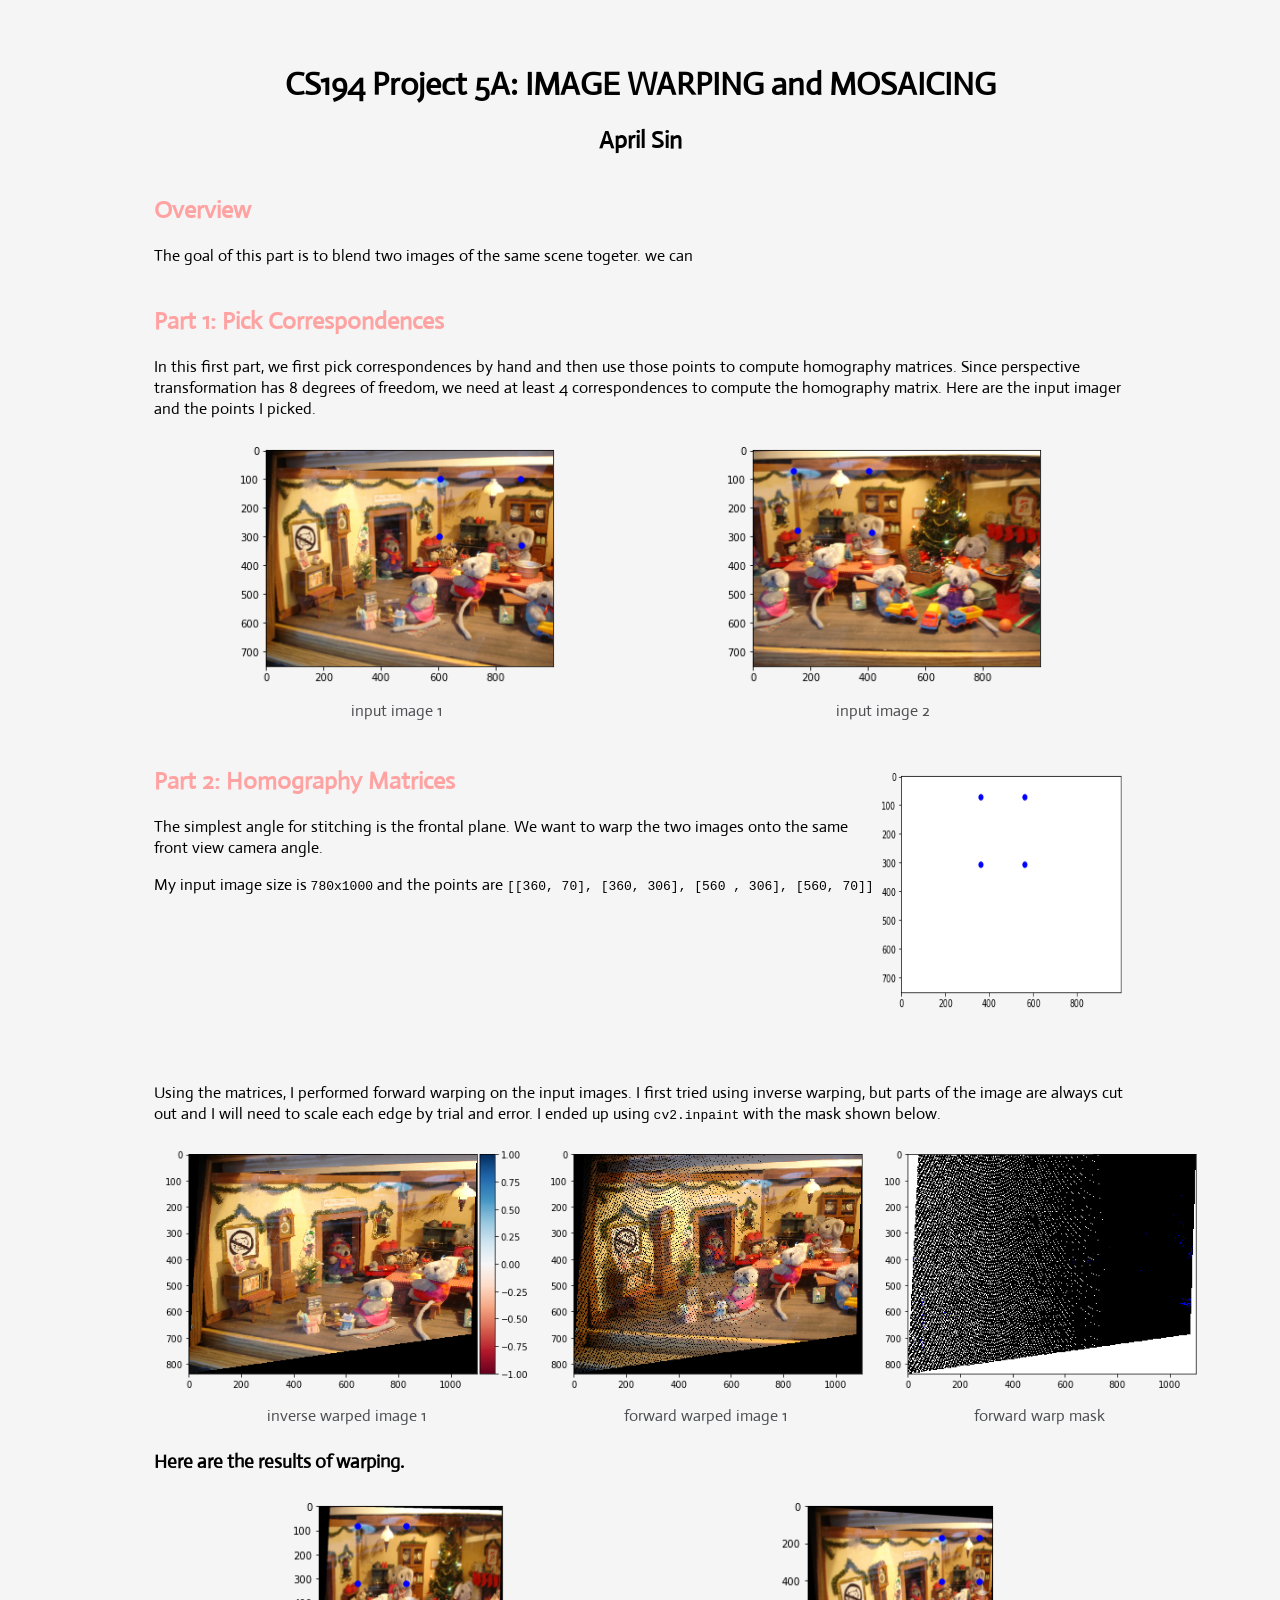
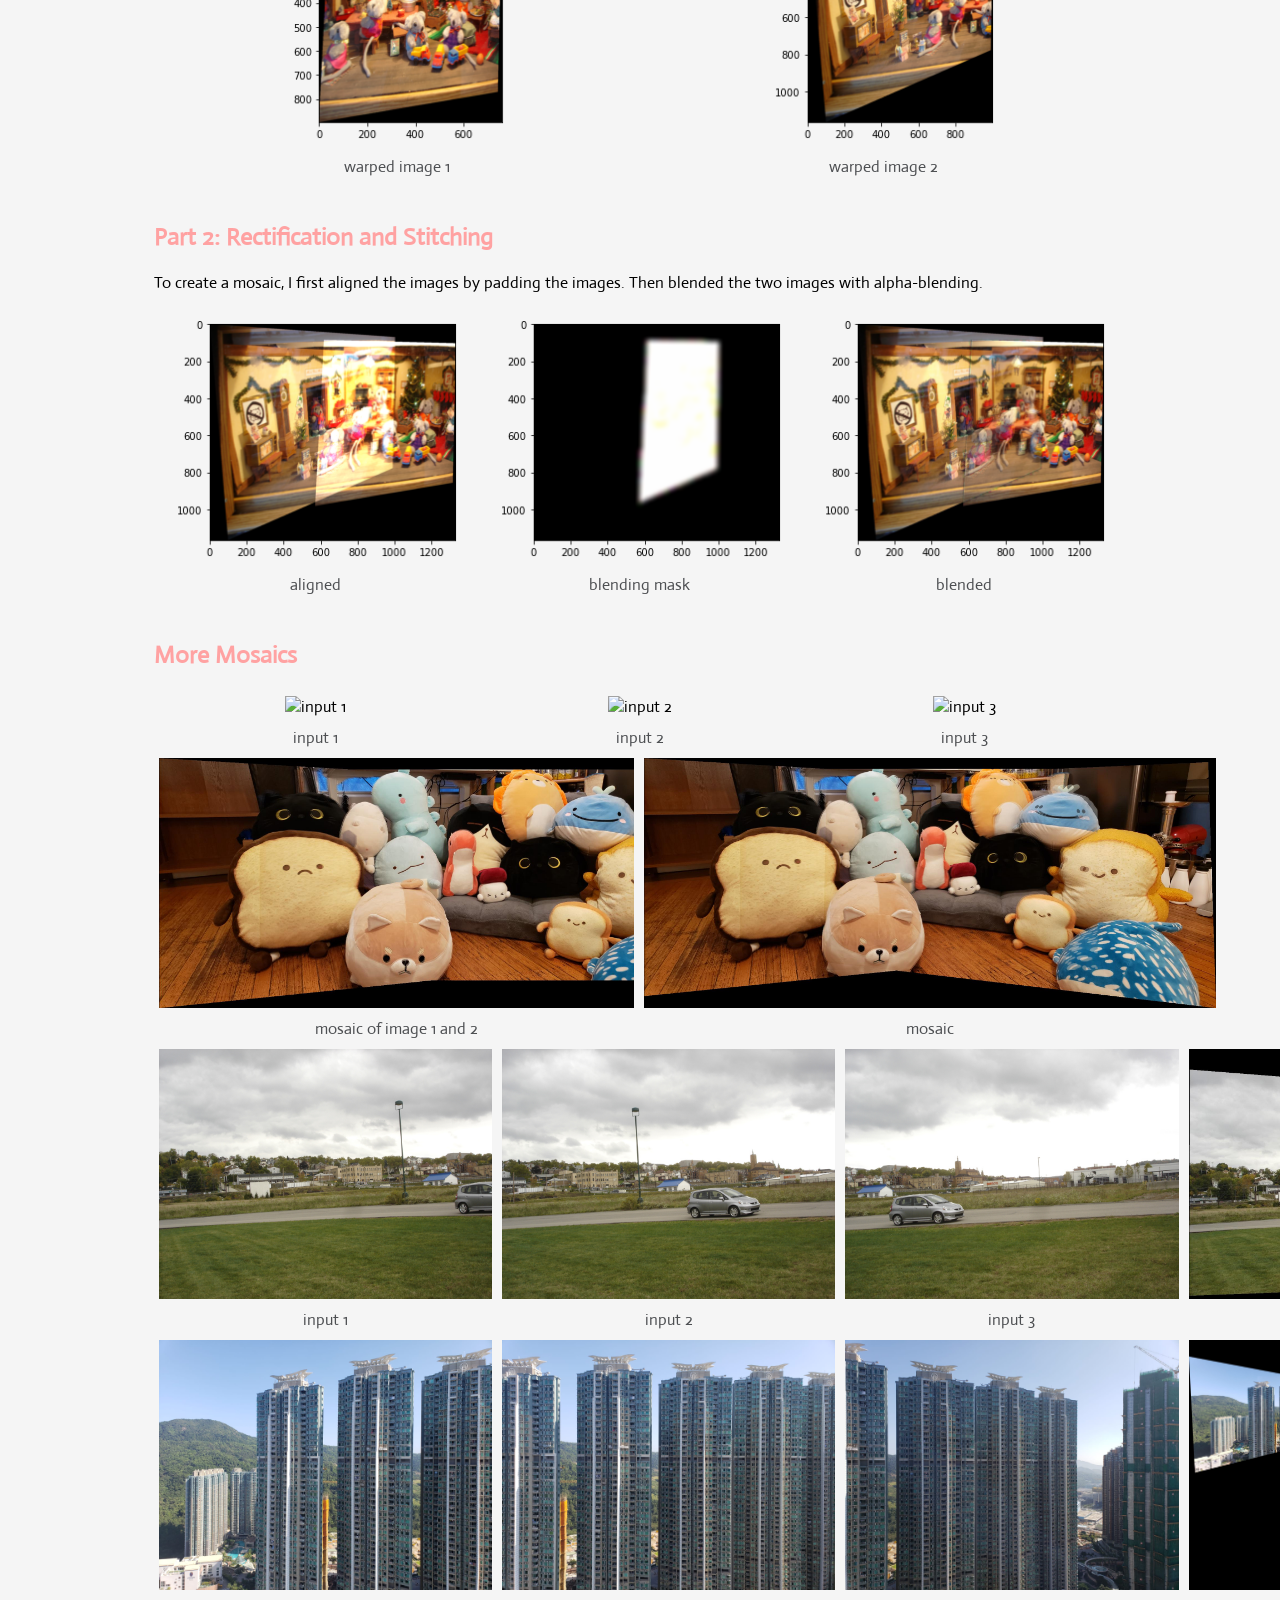
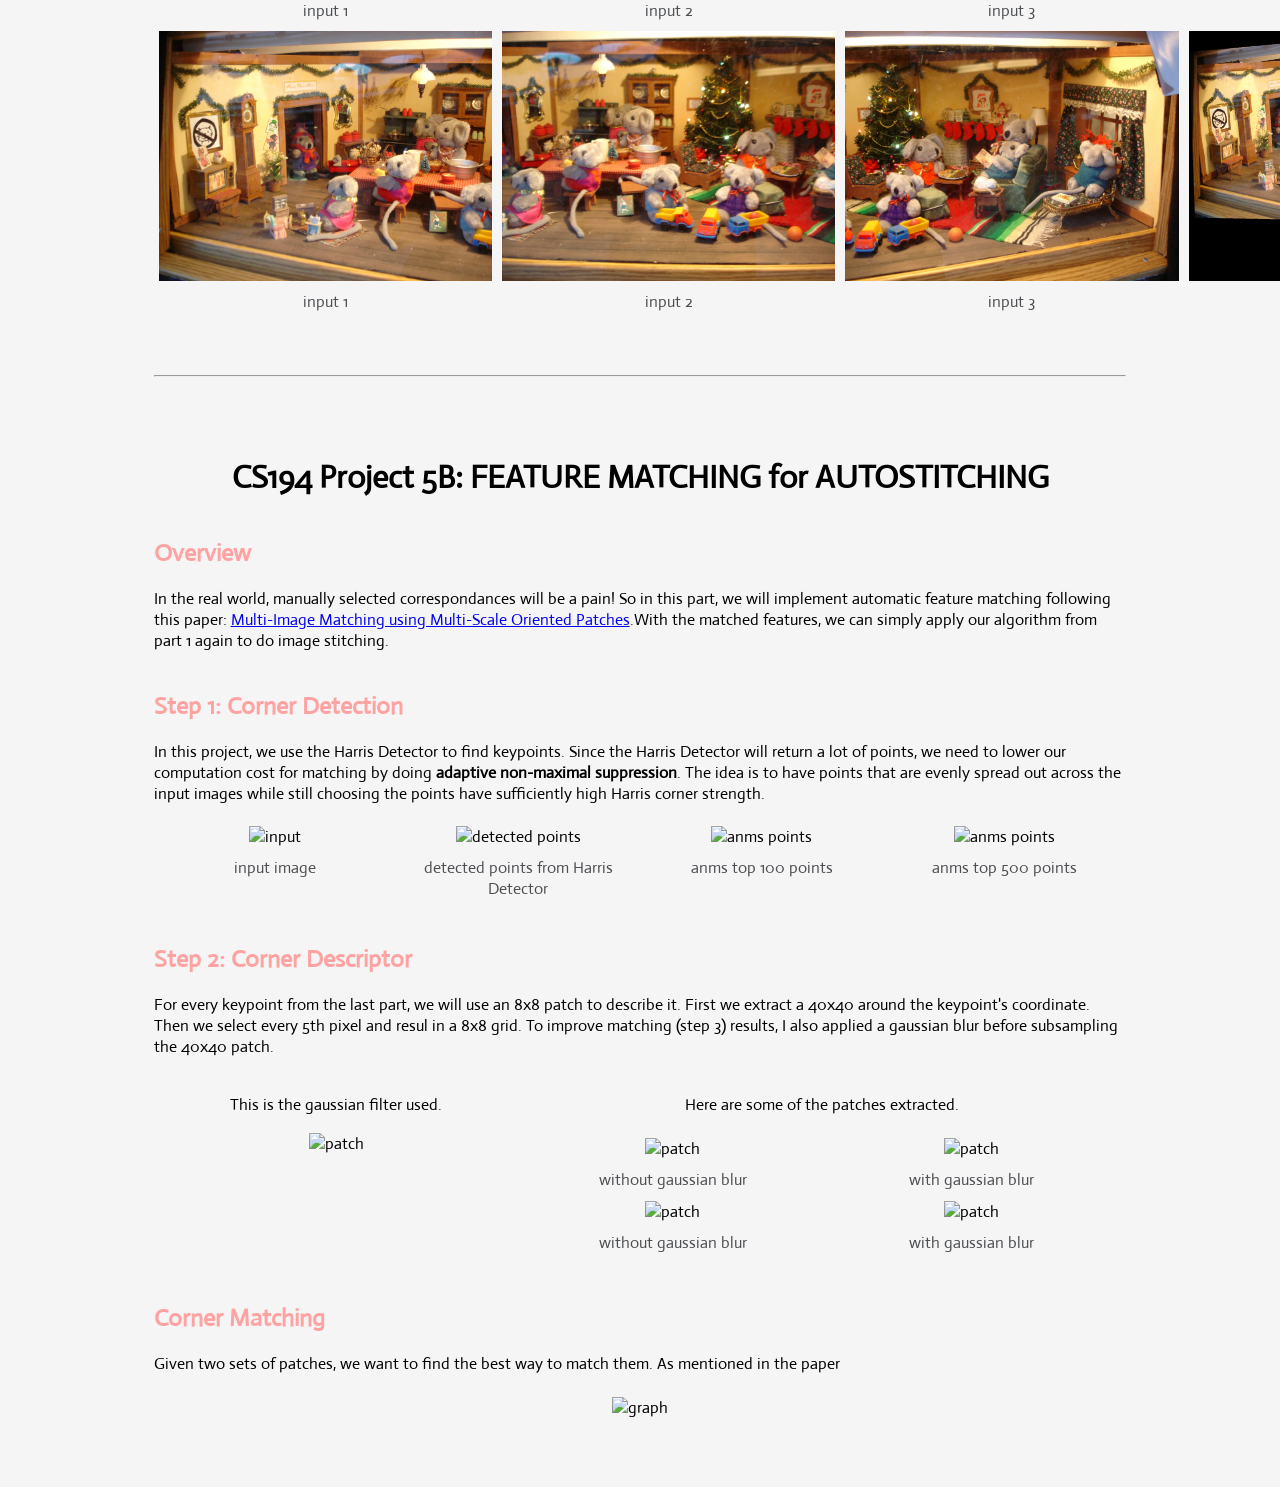
==== index.html @ 8114182e "write website" ====
<!DOCTYPE html>
<html lang="en">

    <head>
        <meta charset="UTF-8" />
        <meta name="viewport" content="width=device-width, initial-scale=1.0" />
        <link rel="stylesheet" href="mystyle.css" />
        <title>
            CS194 Project 5: [Auto]stitching and Photo Mosaics
        </title>
    </head>

    <body>
        <h1>CS194 Project 5A: IMAGE WARPING and MOSAICING </h1>
        <h1 style="font-size: 24px">April Sin</h1>

        <h2>Overview</h2>

        <p>The goal of this part is to blend two images of the same scene togeter.
            we can </p>

        <h2>Part 1: Pick Correspondences</h2>

        <p>In this first part, we first pick
            correspondences by hand and then use those points to compute homography matrices. Since perspective
            transformation
            has 8 degrees of freedom, we need at least 4 correspondences to compute the homography matrix. Here are the
            input
            imager and the points I picked.</p>

        <div class="row">
            <div class="column">
                <img src="web_imgs/doll/doll1.png" alt="input 1" />
                <figcaption>input image 1</figcaption>
            </div>
            <div class="column">
                <img src="web_imgs/doll/doll2.png" alt="input 2" />
                <figcaption>input image 2</figcaption>
            </div>
        </div>

        <h2>Part 2: Homography Matrices</h2>

        <div class="row">
            <div class="clear" <p class=left>The simplest angle for stitching is the frontal plane. We want to warp the
                two
                images onto the same
                front view camera angle. </p>

                <p>My input image size is <code>780x1000</code> and the points are
                    <code>[[360, 70], [360, 306], [560 , 306], [560, 70]]</code> </p>
            </div>
            <img id="canvas" src="web_imgs/doll/plane.png" />
        </div>

        <p>Using the matrices,
            I performed forward warping on the input images. I first tried using inverse warping, but parts of the image
            are
            always cut out and I will need to scale each edge by trial and error. I ended up using
            <code>cv2.inpaint</code>
            with the mask shown below.</p>
        <div class="row">
            <div class="column">
                <img src="web_imgs/doll/inverse.png" alt="inverse warp" />
                <figcaption>inverse warped image 1 </figcaption>
            </div>
            <div class="column">
                <img src="web_imgs/doll/forward.png" alt="forward warp" />
                <figcaption>forward warped image 1</figcaption>
            </div>
            <div class="column">
                <img src="web_imgs/doll/forward_mask.png" alt="forward warp" />
                <figcaption>forward warp mask</figcaption>
            </div>
        </div>

        <h3>Here are the results of warping.</h3>
        <div class="row">
            <div class="column">
                <img src="web_imgs/doll/doll1_warped.png" alt="warped 1" />
                <figcaption>warped image 1 </figcaption>
            </div>
            <div class="column">
                <img src="web_imgs/doll/doll2_warped.png" alt="warped 2" />
                <figcaption>warped image 2</figcaption>
            </div>
        </div>

        <h2>Part 2: Rectification and Stitching </h2>
        <p>To create a mosaic, I first aligned the images by padding the images. Then blended the two images with
            alpha-blending.</p>

        <div class="row">
            <div class="column">
                <img src="web_imgs/doll/doll_aligned.png" alt="aligned" />
                <figcaption>aligned</figcaption>
            </div>
            <div class="column">
                <img src="web_imgs/doll/doll_mask.png" alt="mask" />
                <figcaption>blending mask</figcaption>
            </div>
            <div class="column">
                <img src="web_imgs/doll/doll_blend.png" alt="blended" />
                <figcaption>blended</figcaption>
            </div>
        </div>

        <h2>More Mosaics</h2>
        <div class="row">
            <div class="column">
                <img src="data/plush1.jpg" alt="input 1" />
                <figcaption>input 1</figcaption>
            </div>
            <div class="column">
                <img src="data/plush2.jpg" alt="input 2" />
                <figcaption>input 2</figcaption>
            </div>
            <div class="column">
                <img src="data/plush3.jpg" alt="input 3" />
                <figcaption>input 3</figcaption>
            </div>
        </div>
        <div class="row">
            <div class="column">
                <img src="output_part1/plush_blend12.jpg" alt="mosaic" />
                <figcaption>mosaic of image 1 and 2</figcaption>
            </div>
            <div class="column">
                <img src="output_part1/plush_mosaic.jpg" alt="mosaic" />
                <figcaption>mosaic</figcaption>
            </div>
        </div>
        <div class="row">
            <div class="column">
                <img src="data/car1.jpg" alt="input 1" />
                <figcaption>input 1</figcaption>
            </div>
            <div class="column">
                <img src="data/car2.jpg" alt="input 2" />
                <figcaption>input 2</figcaption>
            </div>
            <div class="column">
                <img src="data/car3.jpg" alt="input 3" />
                <figcaption>input 3</figcaption>
            </div>
            <div class="column">
                <img src="output_part1/car_mosaic.jpg" alt="mosaic" />
                <figcaption>mosaic</figcaption>
            </div>
        </div>
        <div class="row">
            <div class="column">
                <img src="data/lohas1.jpg" alt="input 1" />
                <figcaption>input 1</figcaption>
            </div>
            <div class="column">
                <img src="data/lohas2.jpg" alt="input 2" />
                <figcaption>input 2</figcaption>
            </div>
            <div class="column">
                <img src="data/lohas3.jpg" alt="input 3" />
                <figcaption>input 3</figcaption>
            </div>
            <div class="column">
                <img src="output_part1/lohas_mosaic.jpg" alt="mosaic" />
                <figcaption>mosaic</figcaption>
            </div>
        </div>
        <div class="row">
            <div class="column">
                <img src="data/doll1.jpg" alt="input 1" />
                <figcaption>input 1</figcaption>
            </div>
            <div class="column">
                <img src="data/doll2.jpg" alt="input 2" />
                <figcaption>input 2</figcaption>
            </div>
            <div class="column">
                <img src="data/doll3.jpg" alt="input 3" />
                <figcaption>input 3</figcaption>
            </div>
            <div class="column">
                <img src="output_part1/doll_mosaic.jpg" alt="mosaic" />
                <figcaption>mosaic</figcaption>
            </div>
        </div>

        <div style="padding: 25px 0px"></div>
        <hr>
        <div style="padding: 25px 0px"></div>

        <h1>CS194 Project 5B: FEATURE MATCHING for AUTOSTITCHING </h1>
        <h2>Overview</h2>
        <p>In the real world, manually selected correspondances will be a pain! So in this part, we will implement
            automatic
            feature matching following this paper: <a href="http://matthewalunbrown.com/papers/cvpr05.pdf">Multi-Image
                Matching using Multi-Scale Oriented Patches</a>.With the matched features, we can simply apply our
            algorithm
            from part 1 again to do image stitching.</p>

        <h2>Step 1: Corner Detection</h2>

        <p>In this project, we use the Harris Detector to find keypoints. Since the Harris Detector will return a lot of
            points, we need to lower our computation cost for matching by doing <b>adaptive non-maximal suppression</b>.
            The
            idea is to have points that are evenly spread out across the input images while still choosing the points
            have
            sufficiently high Harris corner strength.</p>

        <div class="row">
            <div class="column">
                <img src="output_part2/car1.jpg" alt="input" />
                <figcaption>input image</figcaption>
            </div>
            <div class="column">
                <img src="output_part2/car1_detected.jpg" alt="detected points" />
                <figcaption>detected points from Harris Detector</figcaption>
            </div>
            <div class="column">
                <img src="output_part2/car1_anms_100.jpg" alt="anms points" />
                <figcaption>anms top 100 points</figcaption>
            </div>
            <div class="column">
                <img src="output_part2/car1_anms_500.jpg" alt="anms points" />
                <figcaption>anms top 500 points</figcaption>
            </div>
        </div>

        <h2>Step 2: Corner Descriptor</h2>

        <p>For every keypoint from the last part, we will use an 8x8 patch to describe it. First we extract a 40x40
            around
            the keypoint's coordinate. Then we select every 5th pixel and resul in a 8x8 grid. To improve matching (step
            3)
            results, I also applied a gaussian blur before subsampling the 40x40 patch.</p>


        <div class="row">
            <div class="column_4">
                <p>This is the gaussian filter used.</p>
                <img src="output_part2/patch1_without.png" alt="patch" />
            </div>
            <div class="column">
                <p>Here are some of the patches extracted.</p>
                <div class="row">
                    <div class="column">
                        <img src="output_part2/patch1_without.png" alt="patch" />
                        <figcaption>without gaussian blur</figcaption>
                    </div>
                    <div class="column">
                        <img src="output_part2/patch1_with.png" alt="patch" />
                        <figcaption>with gaussian blur</figcaption>
                    </div>
                </div>
                <div class="row">
                    <div class="column">
                        <img src="output_part2/patch1_without.png" alt="patch" />
                        <figcaption>without gaussian blur</figcaption>
                    </div>
                    <div class="column">
                        <img src="output_part2/patch1_with.png" alt="patch" />
                        <figcaption>with gaussian blur</figcaption>
                    </div>
                </div>
            </div>
        </div>

        <h2>Corner Matching</h2>
        <p>Given two sets of patches, we want to find the best way to match them. As mentioned in the paper</p>
        <div class="row">
            <div class="column">
                <img src="web_imgs/graphs.jpg" alt="graph" />
            </div>
        </div>

    </body>

</html>
---- mystyle.css ----
@import url("https://fonts.googleapis.com/css?family=Actor");

body {
  background-color: whitesmoke;
  text-align: left;
  font-family: "Actor";
  margin-left: 12%;
  margin-right: 12%;
  margin-bottom: 5%;
  margin-top: 5%;
}

h1 {
  font-family: "Actor";
  text-align: center;
}

h2 {
  padding-top: 20px;
  color: #ffa2a2;
}

img {
  vertical-align: middle;
  margin: 10px, 100px;
  /* max-width: 320px; */
  max-height: 380px;
}

.smaller {
  max-width: 250px !important;
}

.left {
  float: left;
}

.right {
  float: right;
}

#canvas {
  float: right;
  max-width: 250px !important;
  position: relative;
  bottom: 50px;
}
figcaption {
  margin: 10px 0 0 0;
  font-family: "Actor", sans-serif;
  color: #4d4f52;
}

.clear {
  clear: both;
}

.row {
  display: flex;
  flex-direction: row;
}

.row img {
  height: 250px;
}

.column {
  flex: 50%;
  padding: 5px;
  text-align: center;
}

.column_3 {
  flex: 33.33%;
  padding: 5px;
  text-align: center;
}

.column_4 {
  flex: 25%;
  padding: 5px;
  text-align: center;
}

.column_5 {
  flex: 20%;
  padding: 5px;
  text-align: center;
}
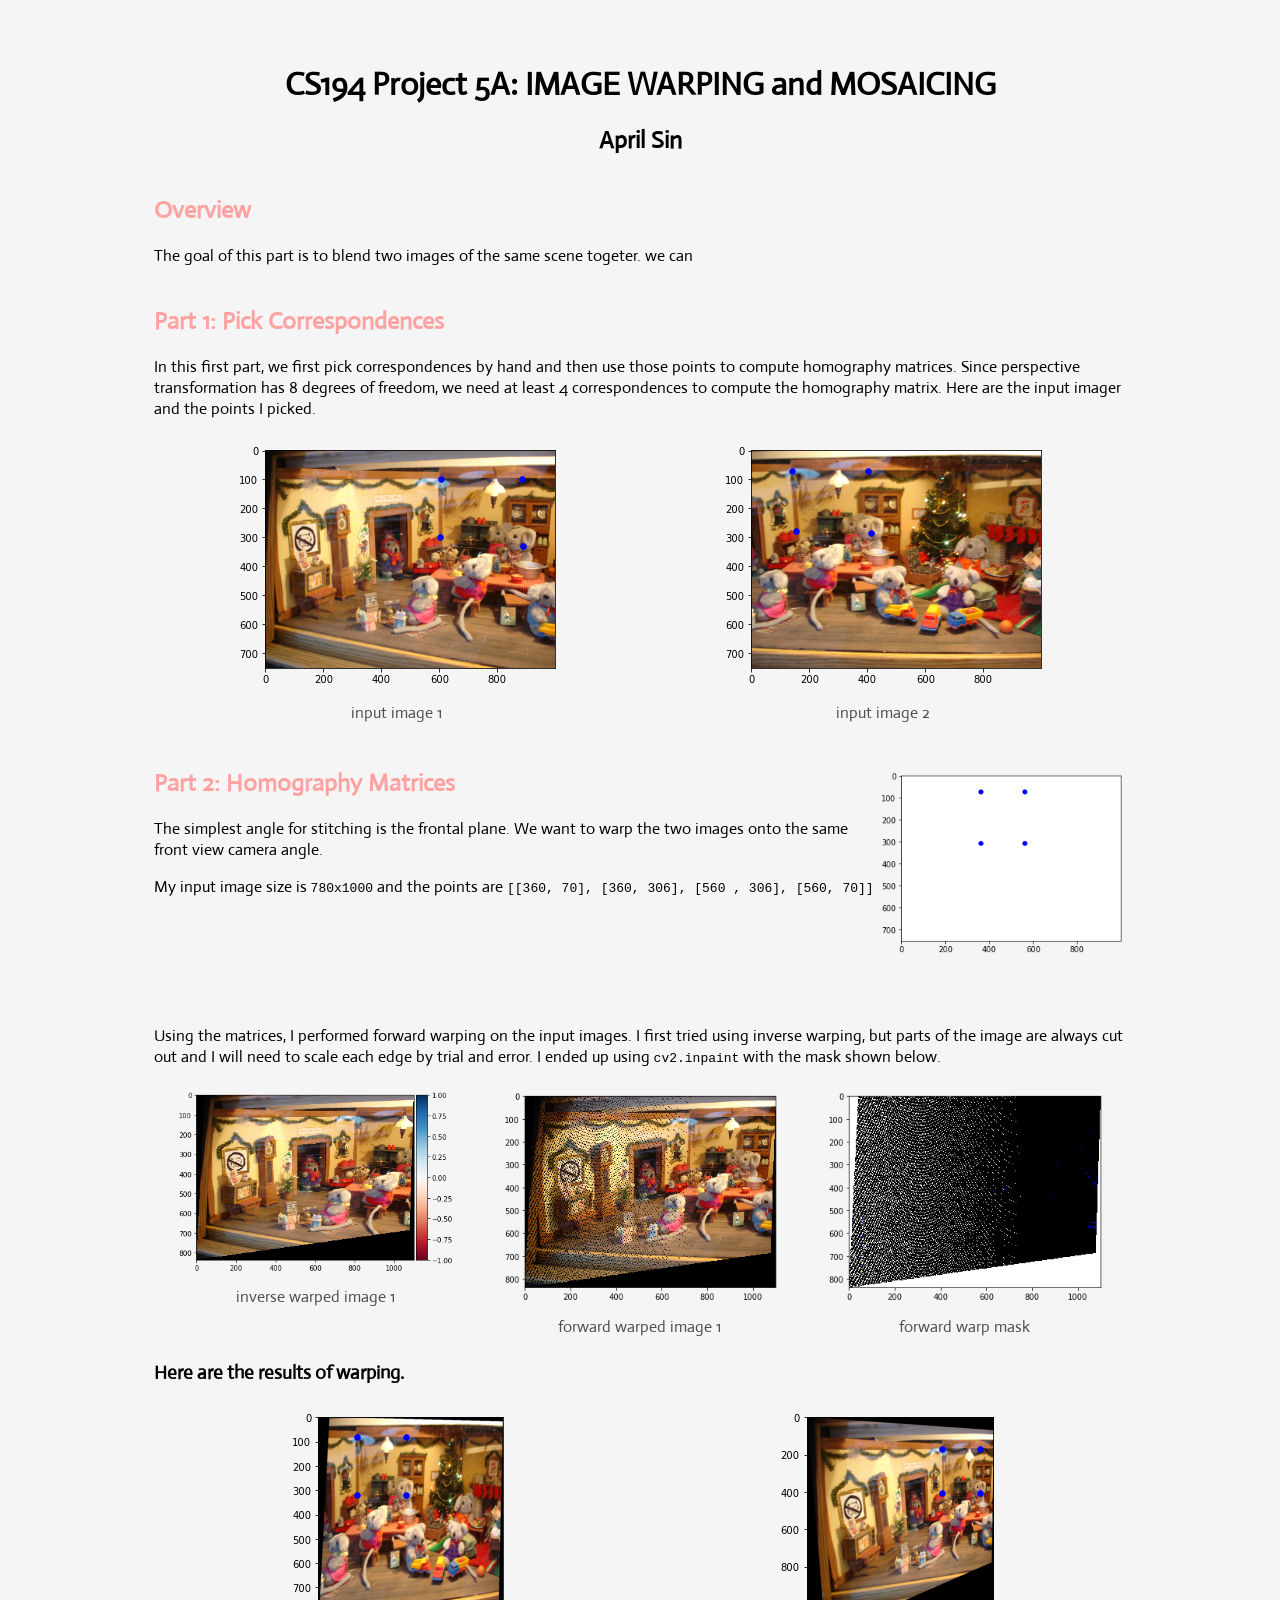
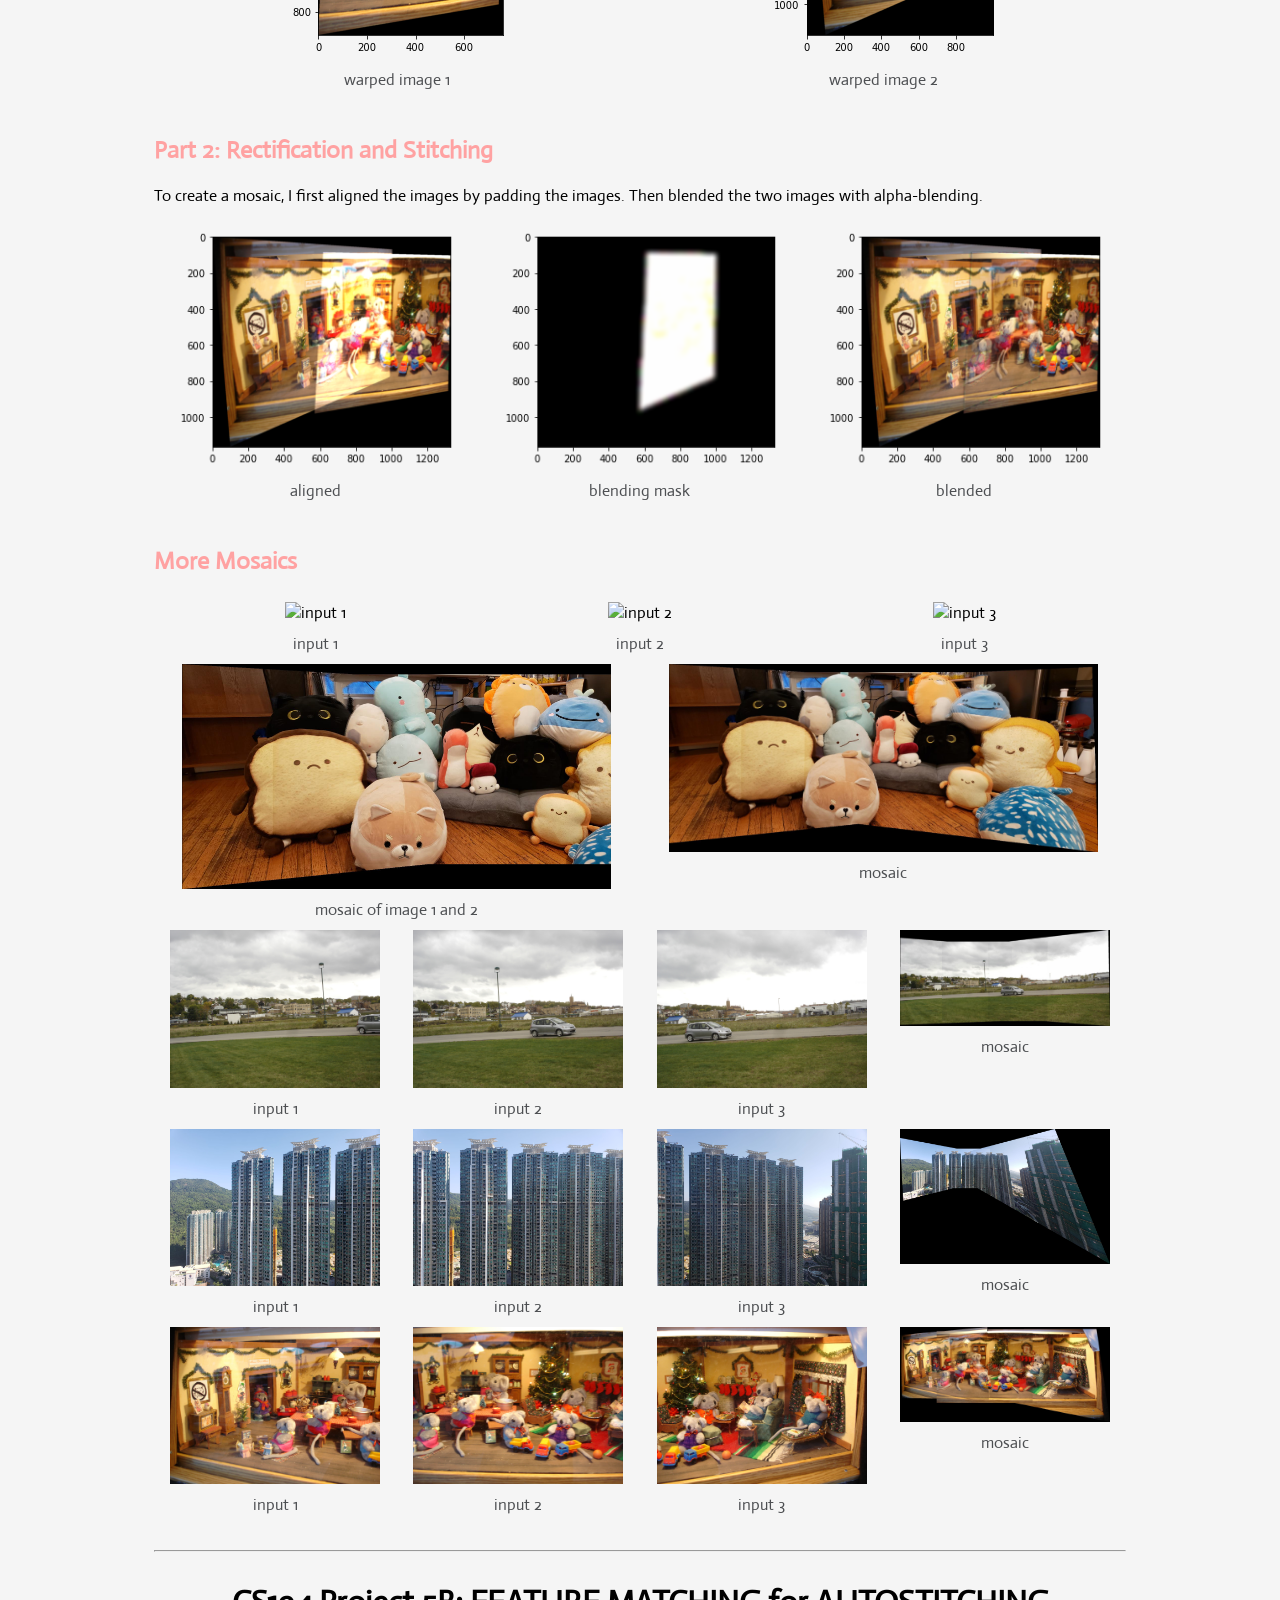
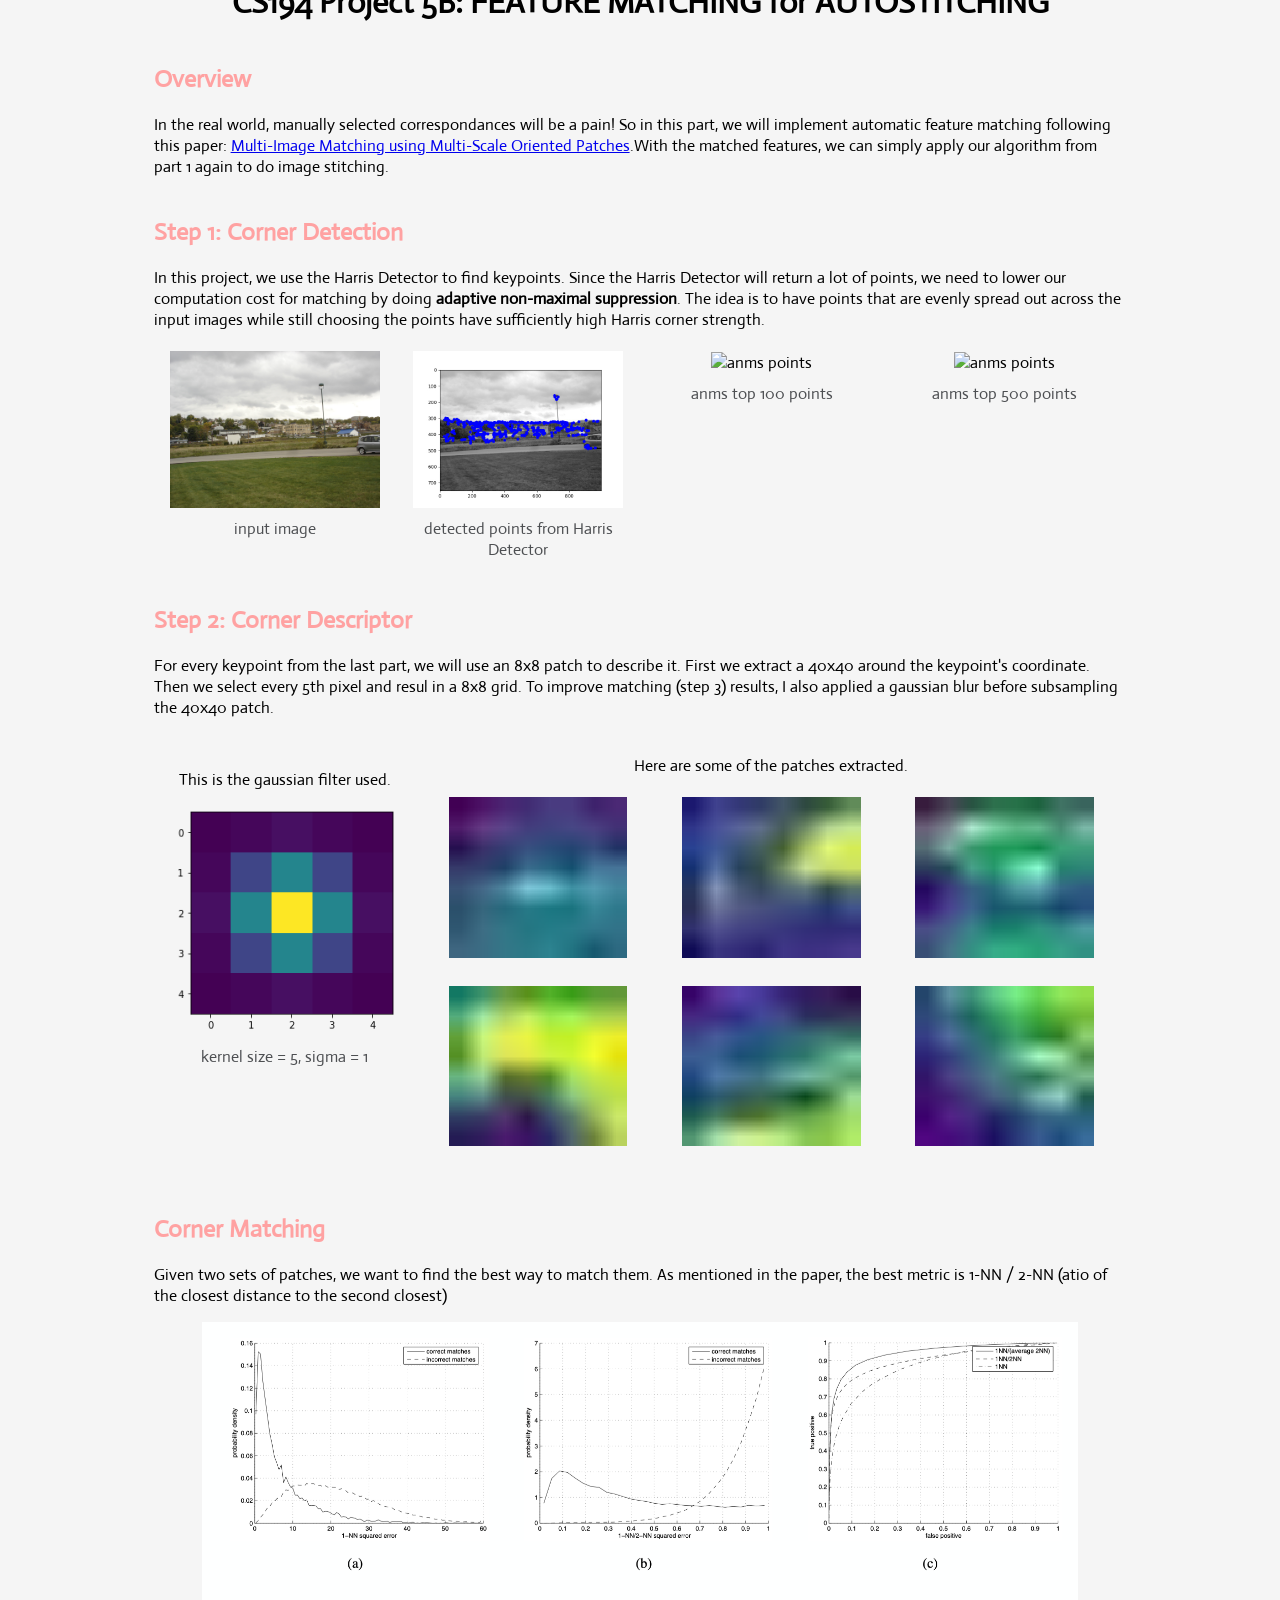
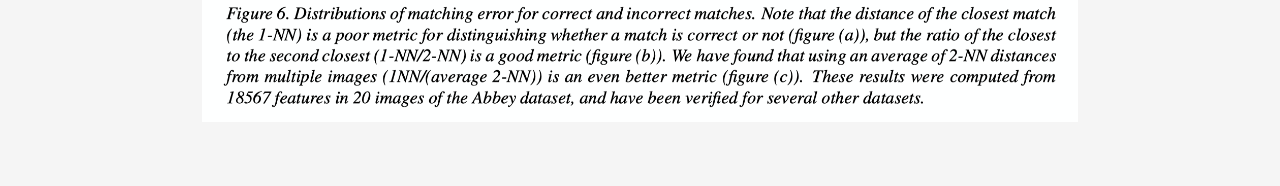
==== commit 5c0af9e8: "add images and write website" ====
--- a/index.html
+++ b/index.html
@@ -30,11 +30,11 @@
 
         <div class="row">
             <div class="column">
-                <img src="web_imgs/doll/doll1.png" alt="input 1" />
+                <img src="web_part1/doll/doll1.png" alt="input 1" />
                 <figcaption>input image 1</figcaption>
             </div>
             <div class="column">
-                <img src="web_imgs/doll/doll2.png" alt="input 2" />
+                <img src="web_part1/doll/doll2.png" alt="input 2" />
                 <figcaption>input image 2</figcaption>
             </div>
         </div>
@@ -50,7 +50,7 @@
                 <p>My input image size is <code>780x1000</code> and the points are
                     <code>[[360, 70], [360, 306], [560 , 306], [560, 70]]</code> </p>
             </div>
-            <img id="canvas" src="web_imgs/doll/plane.png" />
+            <img id="canvas" src="web_part1/doll/plane.png" />
         </div>
 
         <p>Using the matrices,
@@ -61,15 +61,15 @@
             with the mask shown below.</p>
         <div class="row">
             <div class="column">
-                <img src="web_imgs/doll/inverse.png" alt="inverse warp" />
+                <img src="web_part1/doll/inverse.png" alt="inverse warp" />
                 <figcaption>inverse warped image 1 </figcaption>
             </div>
             <div class="column">
-                <img src="web_imgs/doll/forward.png" alt="forward warp" />
+                <img src="web_part1/doll/forward.png" alt="forward warp" />
                 <figcaption>forward warped image 1</figcaption>
             </div>
             <div class="column">
-                <img src="web_imgs/doll/forward_mask.png" alt="forward warp" />
+                <img src="web_part1/doll/forward_mask.png" alt="forward warp" />
                 <figcaption>forward warp mask</figcaption>
             </div>
         </div>
@@ -77,11 +77,11 @@
         <h3>Here are the results of warping.</h3>
         <div class="row">
             <div class="column">
-                <img src="web_imgs/doll/doll1_warped.png" alt="warped 1" />
+                <img src="web_part1/doll/doll1_warped.png" alt="warped 1" />
                 <figcaption>warped image 1 </figcaption>
             </div>
             <div class="column">
-                <img src="web_imgs/doll/doll2_warped.png" alt="warped 2" />
+                <img src="web_part1/doll/doll2_warped.png" alt="warped 2" />
                 <figcaption>warped image 2</figcaption>
             </div>
         </div>
@@ -92,15 +92,15 @@
 
         <div class="row">
             <div class="column">
-                <img src="web_imgs/doll/doll_aligned.png" alt="aligned" />
+                <img src="web_part1/doll/doll_aligned.png" alt="aligned" />
                 <figcaption>aligned</figcaption>
             </div>
             <div class="column">
-                <img src="web_imgs/doll/doll_mask.png" alt="mask" />
+                <img src="web_part1/doll/doll_mask.png" alt="mask" />
                 <figcaption>blending mask</figcaption>
             </div>
             <div class="column">
-                <img src="web_imgs/doll/doll_blend.png" alt="blended" />
+                <img src="web_part1/doll/doll_blend.png" alt="blended" />
                 <figcaption>blended</figcaption>
             </div>
         </div>
@@ -122,11 +122,11 @@
         </div>
         <div class="row">
             <div class="column">
-                <img src="output_part1/plush_blend12.jpg" alt="mosaic" />
+                <img src="web_part1/plush_blend12.jpg" alt="mosaic" />
                 <figcaption>mosaic of image 1 and 2</figcaption>
             </div>
             <div class="column">
-                <img src="output_part1/plush_mosaic.jpg" alt="mosaic" />
+                <img src="web_part1/plush_mosaic.jpg" alt="mosaic" />
                 <figcaption>mosaic</figcaption>
             </div>
         </div>
@@ -144,7 +144,7 @@
                 <figcaption>input 3</figcaption>
             </div>
             <div class="column">
-                <img src="output_part1/car_mosaic.jpg" alt="mosaic" />
+                <img src="web_part1/car_mosaic.jpg" alt="mosaic" />
                 <figcaption>mosaic</figcaption>
             </div>
         </div>
@@ -162,7 +162,7 @@
                 <figcaption>input 3</figcaption>
             </div>
             <div class="column">
-                <img src="output_part1/lohas_mosaic.jpg" alt="mosaic" />
+                <img src="web_part1/lohas_mosaic.jpg" alt="mosaic" />
                 <figcaption>mosaic</figcaption>
             </div>
         </div>
@@ -180,48 +180,50 @@
                 <figcaption>input 3</figcaption>
             </div>
             <div class="column">
-                <img src="output_part1/doll_mosaic.jpg" alt="mosaic" />
-                <figcaption>mosaic</figcaption>
-            </div>
-        </div>
-
-        <div style="padding: 25px 0px"></div>
-        <hr>
-        <div style="padding: 25px 0px"></div>
+                <img src="web_part1/doll_mosaic.jpg" alt="mosaic" />
+                <figcaption>mosaic</figcaption>
+            </div>
+        </div>
+
+        <hr class="spacer">
 
         <h1>CS194 Project 5B: FEATURE MATCHING for AUTOSTITCHING </h1>
+
         <h2>Overview</h2>
         <p>In the real world, manually selected correspondances will be a pain! So in this part, we will implement
             automatic
-            feature matching following this paper: <a href="http://matthewalunbrown.com/papers/cvpr05.pdf">Multi-Image
+            feature matching following this paper: <a href=" http://matthewalunbrown.com/papers/cvpr05.pdf">Multi-Image
                 Matching using Multi-Scale Oriented Patches</a>.With the matched features, we can simply apply our
             algorithm
             from part 1 again to do image stitching.</p>
 
         <h2>Step 1: Corner Detection</h2>
 
-        <p>In this project, we use the Harris Detector to find keypoints. Since the Harris Detector will return a lot of
-            points, we need to lower our computation cost for matching by doing <b>adaptive non-maximal suppression</b>.
+        <p>In this project, we use the Harris Detector to find keypoints. Since the Harris Detector will return a
+            lot of
+            points, we need to lower our computation cost for matching by doing <b>adaptive non-maximal
+                suppression</b>.
             The
-            idea is to have points that are evenly spread out across the input images while still choosing the points
+            idea is to have points that are evenly spread out across the input images while still choosing the
+            points
             have
             sufficiently high Harris corner strength.</p>
 
         <div class="row">
             <div class="column">
-                <img src="output_part2/car1.jpg" alt="input" />
+                <img src="data/car1.jpg" alt="input" />
                 <figcaption>input image</figcaption>
             </div>
             <div class="column">
-                <img src="output_part2/car1_detected.jpg" alt="detected points" />
+                <img src="web_part2/car1_detected.jpg" alt="detected points" />
                 <figcaption>detected points from Harris Detector</figcaption>
             </div>
             <div class="column">
-                <img src="output_part2/car1_anms_100.jpg" alt="anms points" />
+                <img src="web_part2/car1_anms_100.jpg" alt="anms points" />
                 <figcaption>anms top 100 points</figcaption>
             </div>
             <div class="column">
-                <img src="output_part2/car1_anms_500.jpg" alt="anms points" />
+                <img src="web_part2/car1_anms_500.jpg" alt="anms points" />
                 <figcaption>anms top 500 points</figcaption>
             </div>
         </div>
@@ -230,47 +232,51 @@
 
         <p>For every keypoint from the last part, we will use an 8x8 patch to describe it. First we extract a 40x40
             around
-            the keypoint's coordinate. Then we select every 5th pixel and resul in a 8x8 grid. To improve matching (step
+            the keypoint's coordinate. Then we select every 5th pixel and resul in a 8x8 grid. To improve matching
+            (step
             3)
             results, I also applied a gaussian blur before subsampling the 40x40 patch.</p>
 
 
         <div class="row">
-            <div class="column_4">
+            <div class="column_5">
+                <div class="spacer"></div>
                 <p>This is the gaussian filter used.</p>
-                <img src="output_part2/patch1_without.png" alt="patch" />
-            </div>
-            <div class="column">
+                <img src="web_part2/gaussian.png" alt="patch" />
+                <figcaption>kernel size = 5, sigma = 1</figcaption>
+            </div>
+            <div class="column_6">
                 <p>Here are some of the patches extracted.</p>
                 <div class="row">
                     <div class="column">
-                        <img src="output_part2/patch1_without.png" alt="patch" />
-                        <figcaption>without gaussian blur</figcaption>
-                    </div>
-                    <div class="column">
-                        <img src="output_part2/patch1_with.png" alt="patch" />
-                        <figcaption>with gaussian blur</figcaption>
+                        <img src="web_part2/car1_patch0.jpg" alt="patch" />
+                    </div>
+                    <div class="column">
+                        <img src="web_part2/car1_patch1.jpg" alt="patch" />
+                    </div>
+                    <div class="column">
+                        <img src="web_part2/car1_patch2.jpg" alt="patch" />
                     </div>
                 </div>
                 <div class="row">
                     <div class="column">
-                        <img src="output_part2/patch1_without.png" alt="patch" />
-                        <figcaption>without gaussian blur</figcaption>
-                    </div>
-                    <div class="column">
-                        <img src="output_part2/patch1_with.png" alt="patch" />
-                        <figcaption>with gaussian blur</figcaption>
+                        <img src="web_part2/car1_patch3.jpg" alt="patch" />
+                    </div>
+                    <div class="column">
+                        <img src="web_part2/car1_patch4.jpg" alt="patch" />
+                    </div>
+                    <div class="column">
+                        <img src="web_part2/car1_patch5.jpg" alt="patch" />
                     </div>
                 </div>
             </div>
         </div>
 
         <h2>Corner Matching</h2>
-        <p>Given two sets of patches, we want to find the best way to match them. As mentioned in the paper</p>
-        <div class="row">
-            <div class="column">
-                <img src="web_imgs/graphs.jpg" alt="graph" />
-            </div>
+        <p>Given two sets of patches, we want to find the best way to match them. As mentioned in the paper, the best
+            metric is 1-NN / 2-NN (atio of the closest distance to the second closest) </p>
+        <div class="row">
+            <img id="graph" src="web_part2/graph.png" alt="graph" />
         </div>
 
     </body>
--- a/mystyle.css
+++ b/mystyle.css
@@ -22,13 +22,17 @@
 
 img {
   vertical-align: middle;
-  margin: 10px, 100px;
-  /* max-width: 320px; */
-  max-height: 380px;
+  max-width: 90%;
 }
 
-.smaller {
-  max-width: 250px !important;
+.spacer {
+  margin: 30px 0px 30px 0px;
+}
+
+.column_6 img {
+  /* patches */
+  width: 80%;
+  height: 90%;
 }
 
 .left {
@@ -39,12 +43,18 @@
   float: right;
 }
 
+#graph {
+  margin-left: auto;
+  margin-right: auto;
+}
+
 #canvas {
   float: right;
   max-width: 250px !important;
   position: relative;
   bottom: 50px;
 }
+
 figcaption {
   margin: 10px 0 0 0;
   font-family: "Actor", sans-serif;
@@ -60,9 +70,9 @@
   flex-direction: row;
 }
 
-.row img {
+/* .row img {
   height: 250px;
-}
+} */
 
 .column {
   flex: 50%;
@@ -87,3 +97,9 @@
   padding: 5px;
   text-align: center;
 }
+
+.column_6 {
+  flex: 66%;
+  padding: 5px;
+  text-align: center;
+}
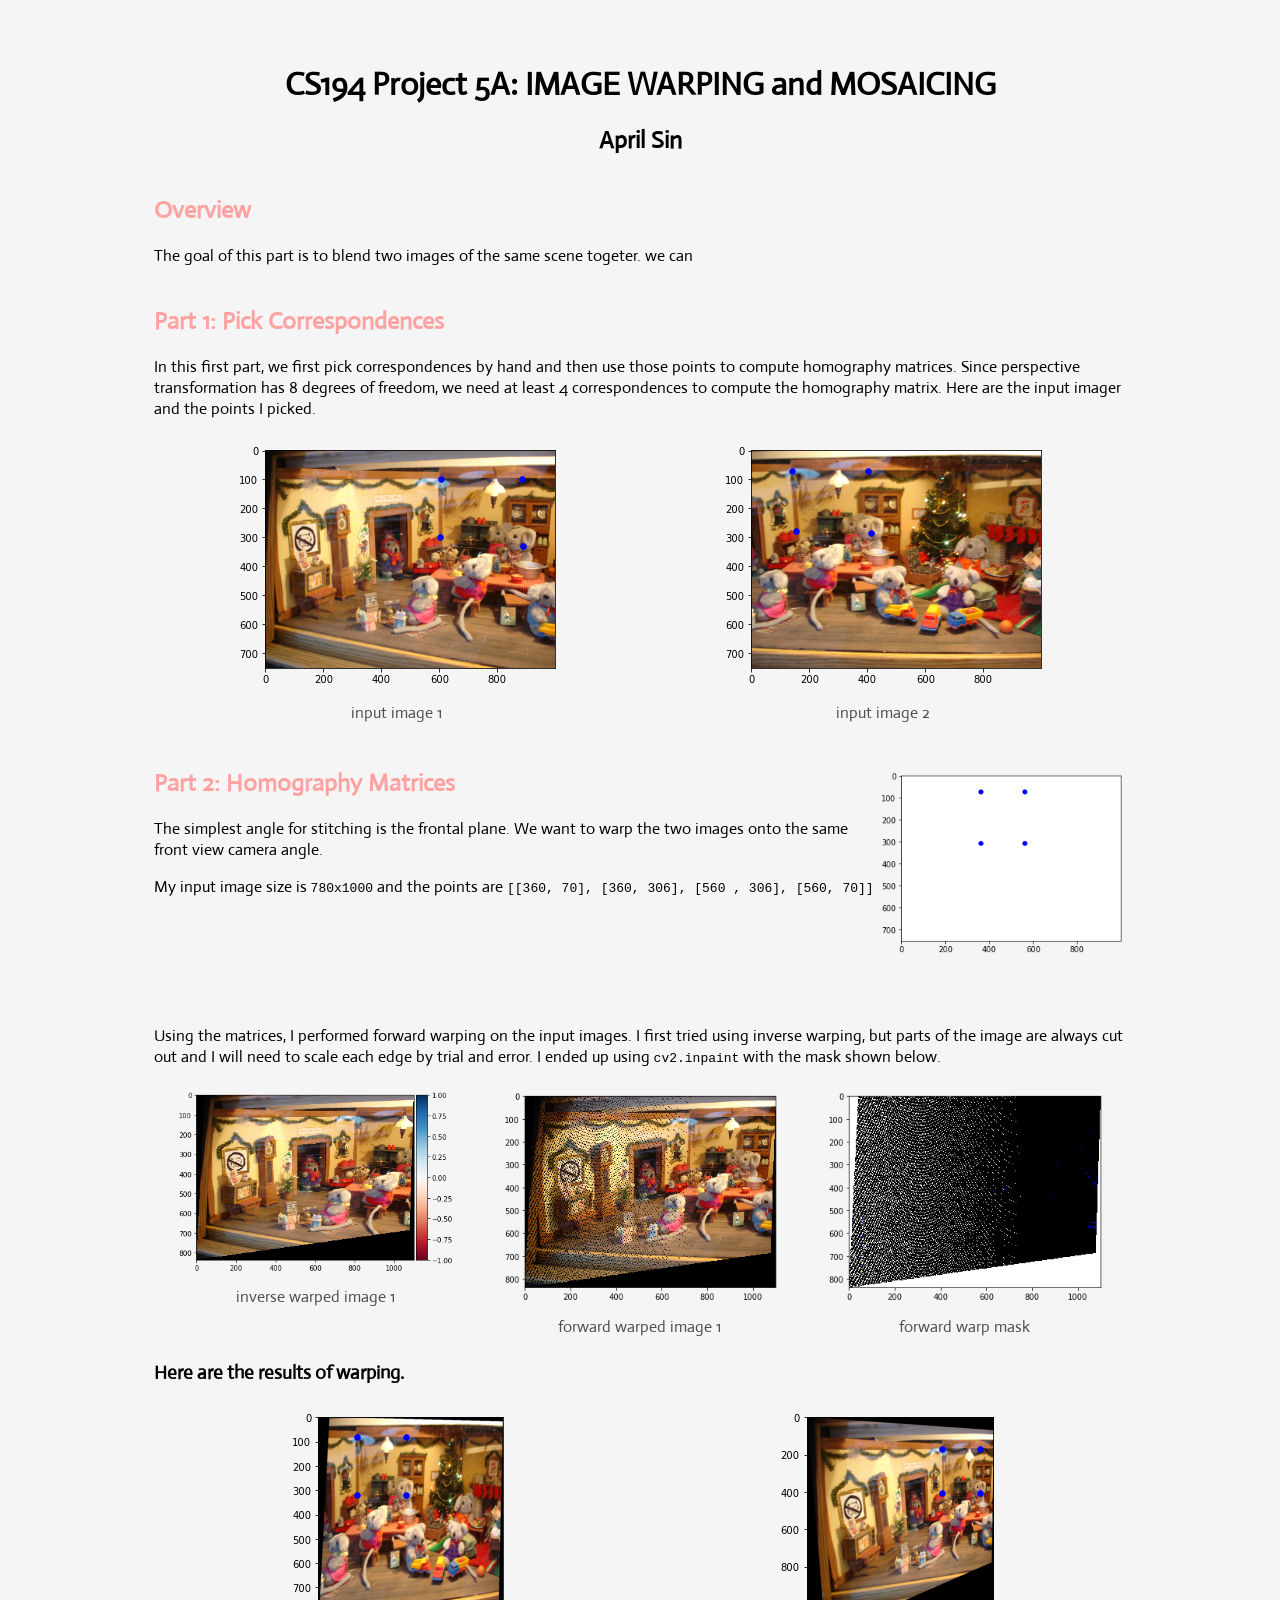
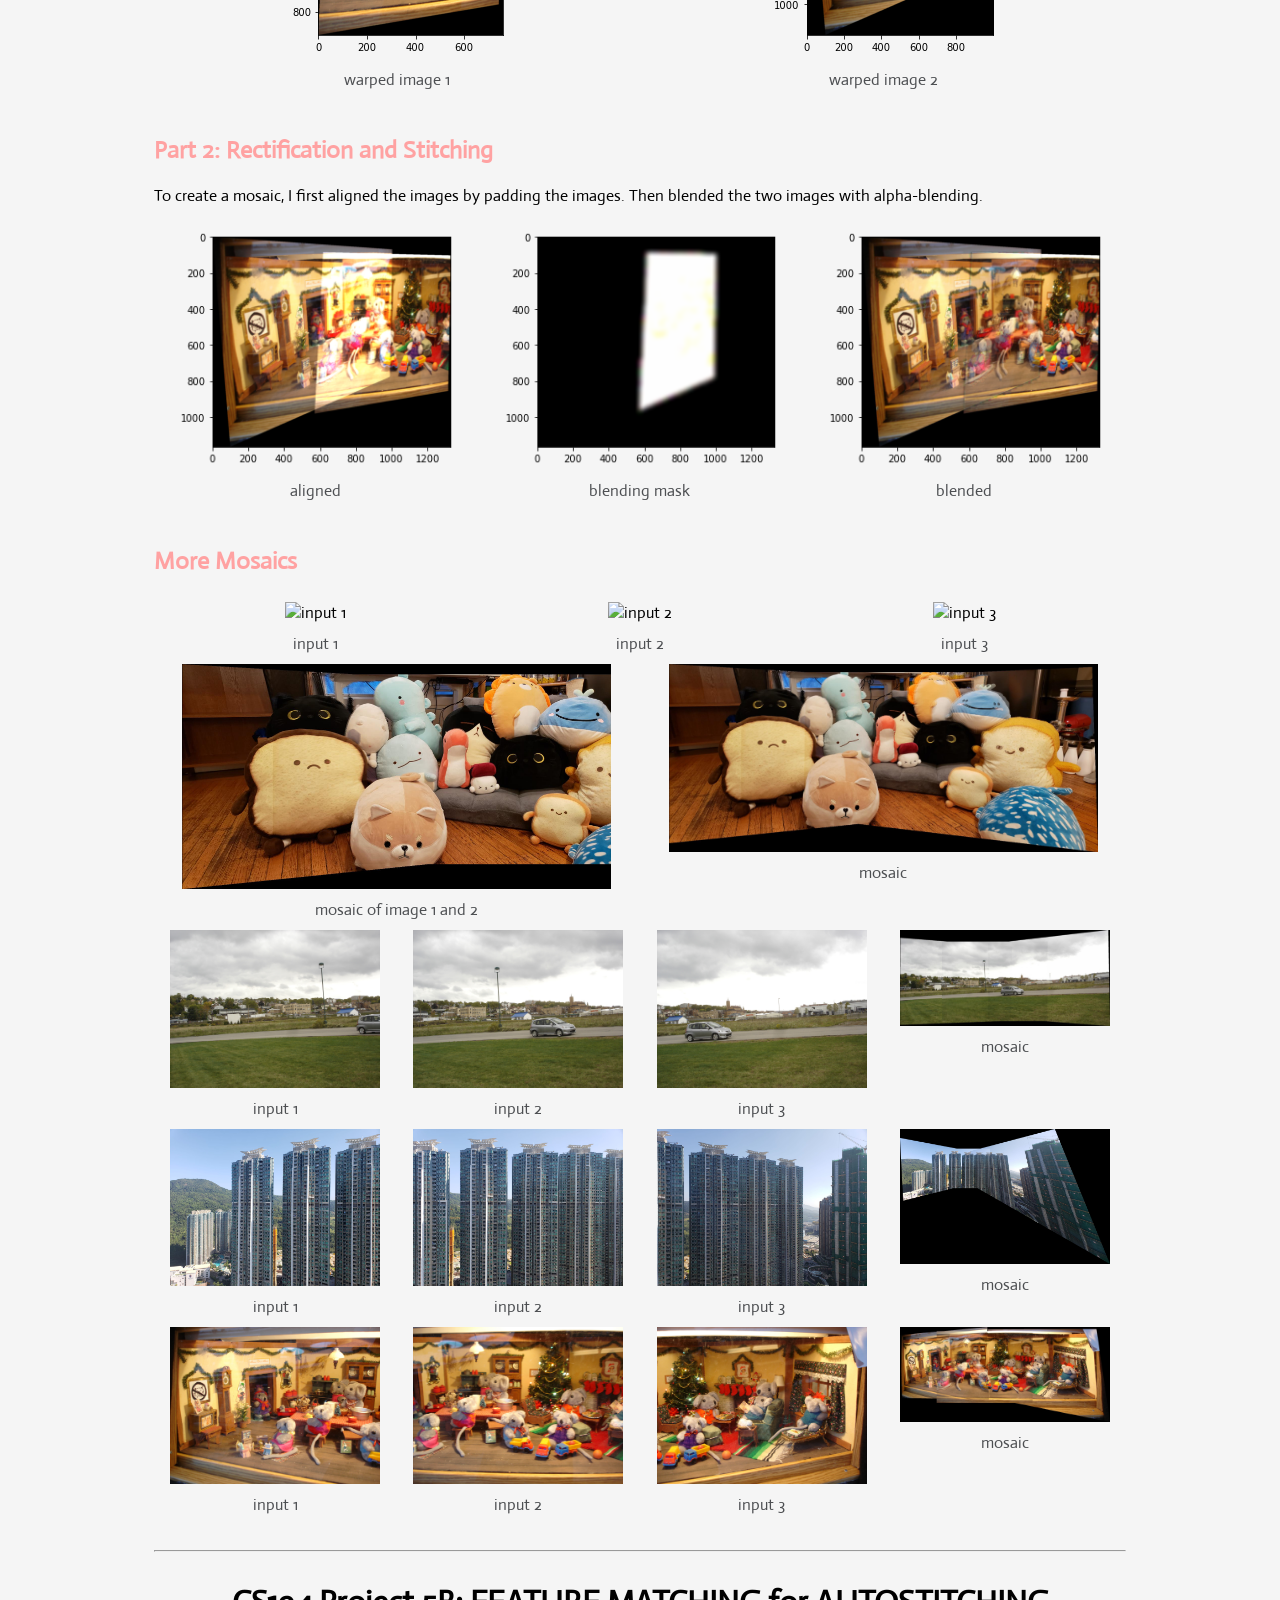
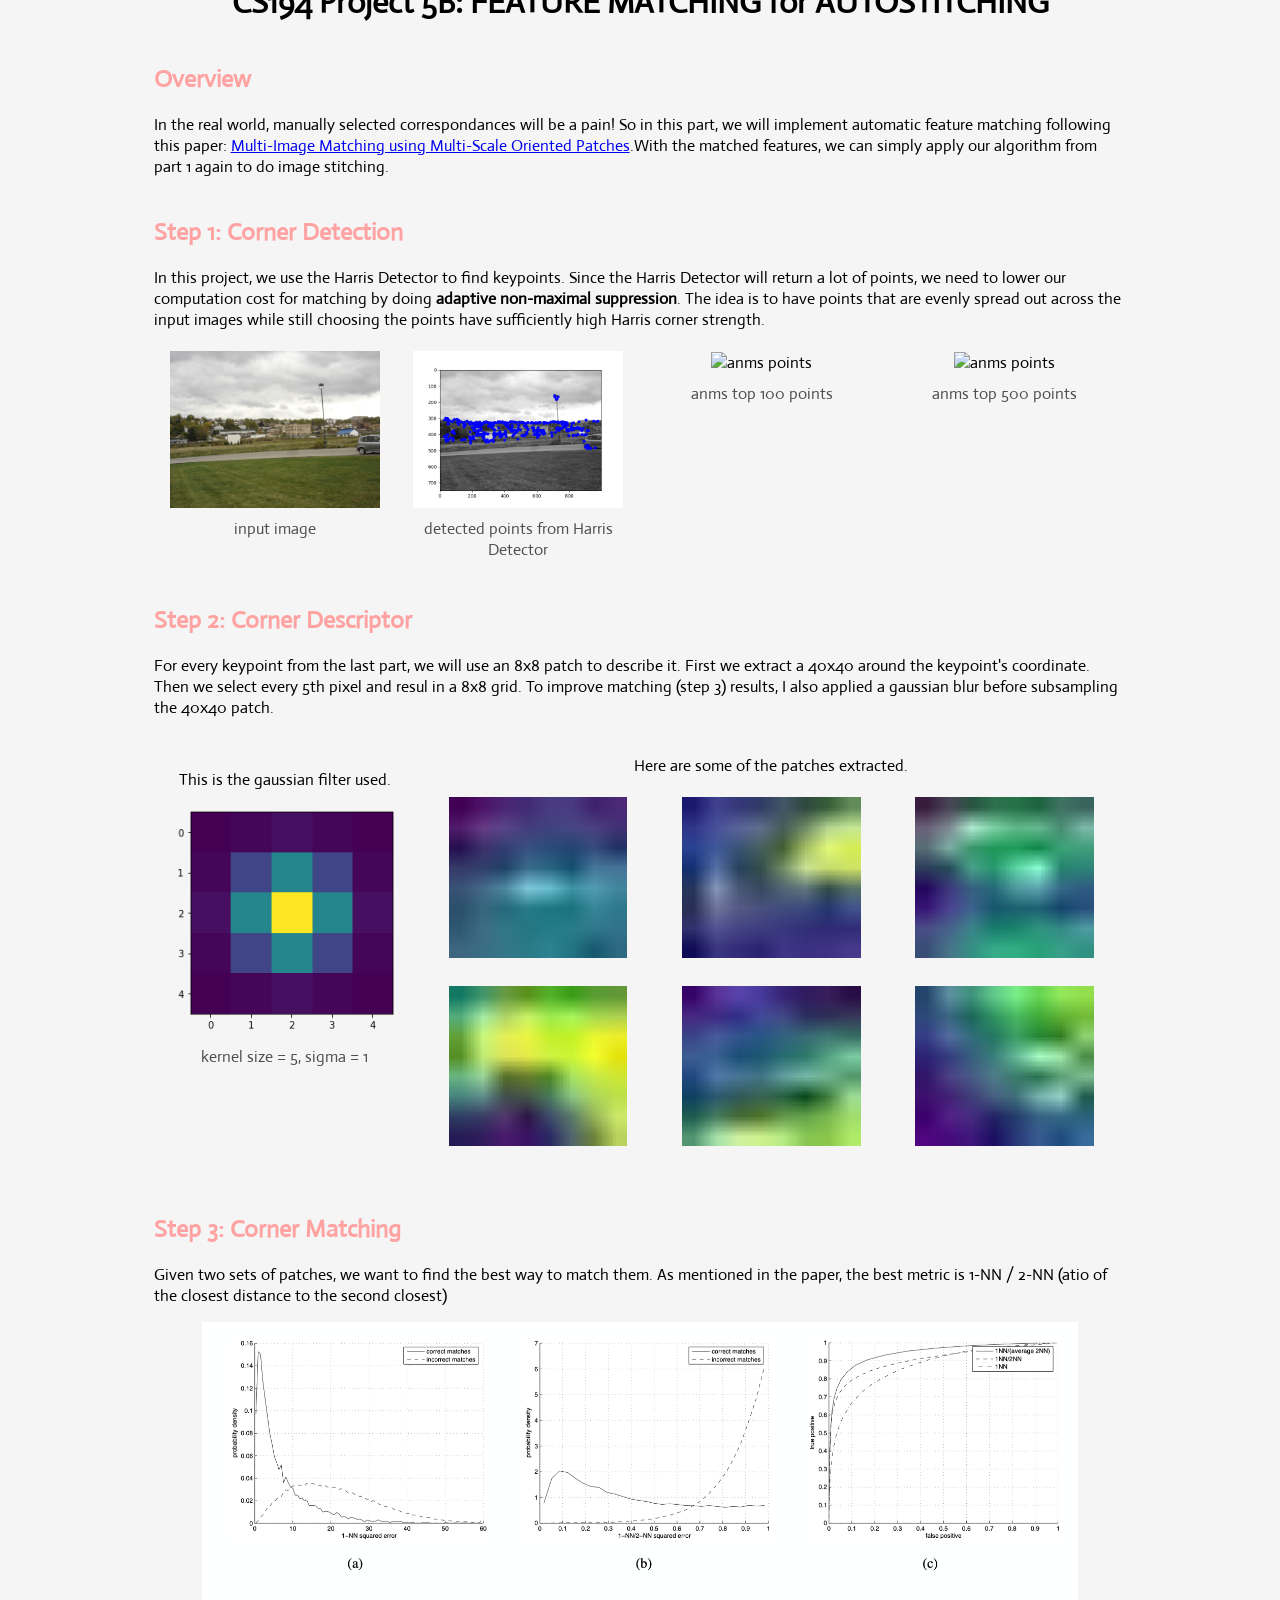
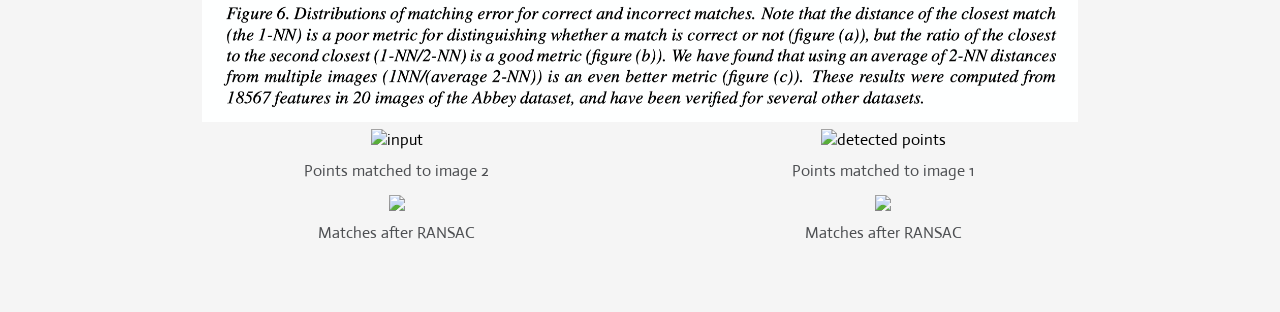
==== commit ebaafac3: "add images" ====
--- a/index.html
+++ b/index.html
@@ -272,13 +272,35 @@
             </div>
         </div>
 
-        <h2>Corner Matching</h2>
+        <h2>Step 3: Corner Matching</h2>
         <p>Given two sets of patches, we want to find the best way to match them. As mentioned in the paper, the best
             metric is 1-NN / 2-NN (atio of the closest distance to the second closest) </p>
         <div class="row">
             <img id="graph" src="web_part2/graph.png" alt="graph" />
         </div>
 
+        <div class="row">
+            <div class="column">
+                <img src="web_part2/car1_matched.jpg" alt="input" />
+                <figcaption>Points matched to image 2</figcaption>
+            </div>
+            <div class="column">
+                <img src="web_part2/car2_matched.jpg" alt="detected points" />
+                <figcaption>Points matched to image 1</figcaption>
+            </div>
+        </div>
+        <div class="row">
+            <div class="column">
+                <img src="web_part2/car1_ransac.jpg" />
+                <figcaption>Matches after RANSAC</figcaption>
+            </div>
+            <div class="column">
+                <img src="web_part2/car2_ransac.jpg" />
+                <figcaption>Matches after RANSAC</figcaption>
+            </div>
+        </div>
+
+
     </body>
 
 </html>
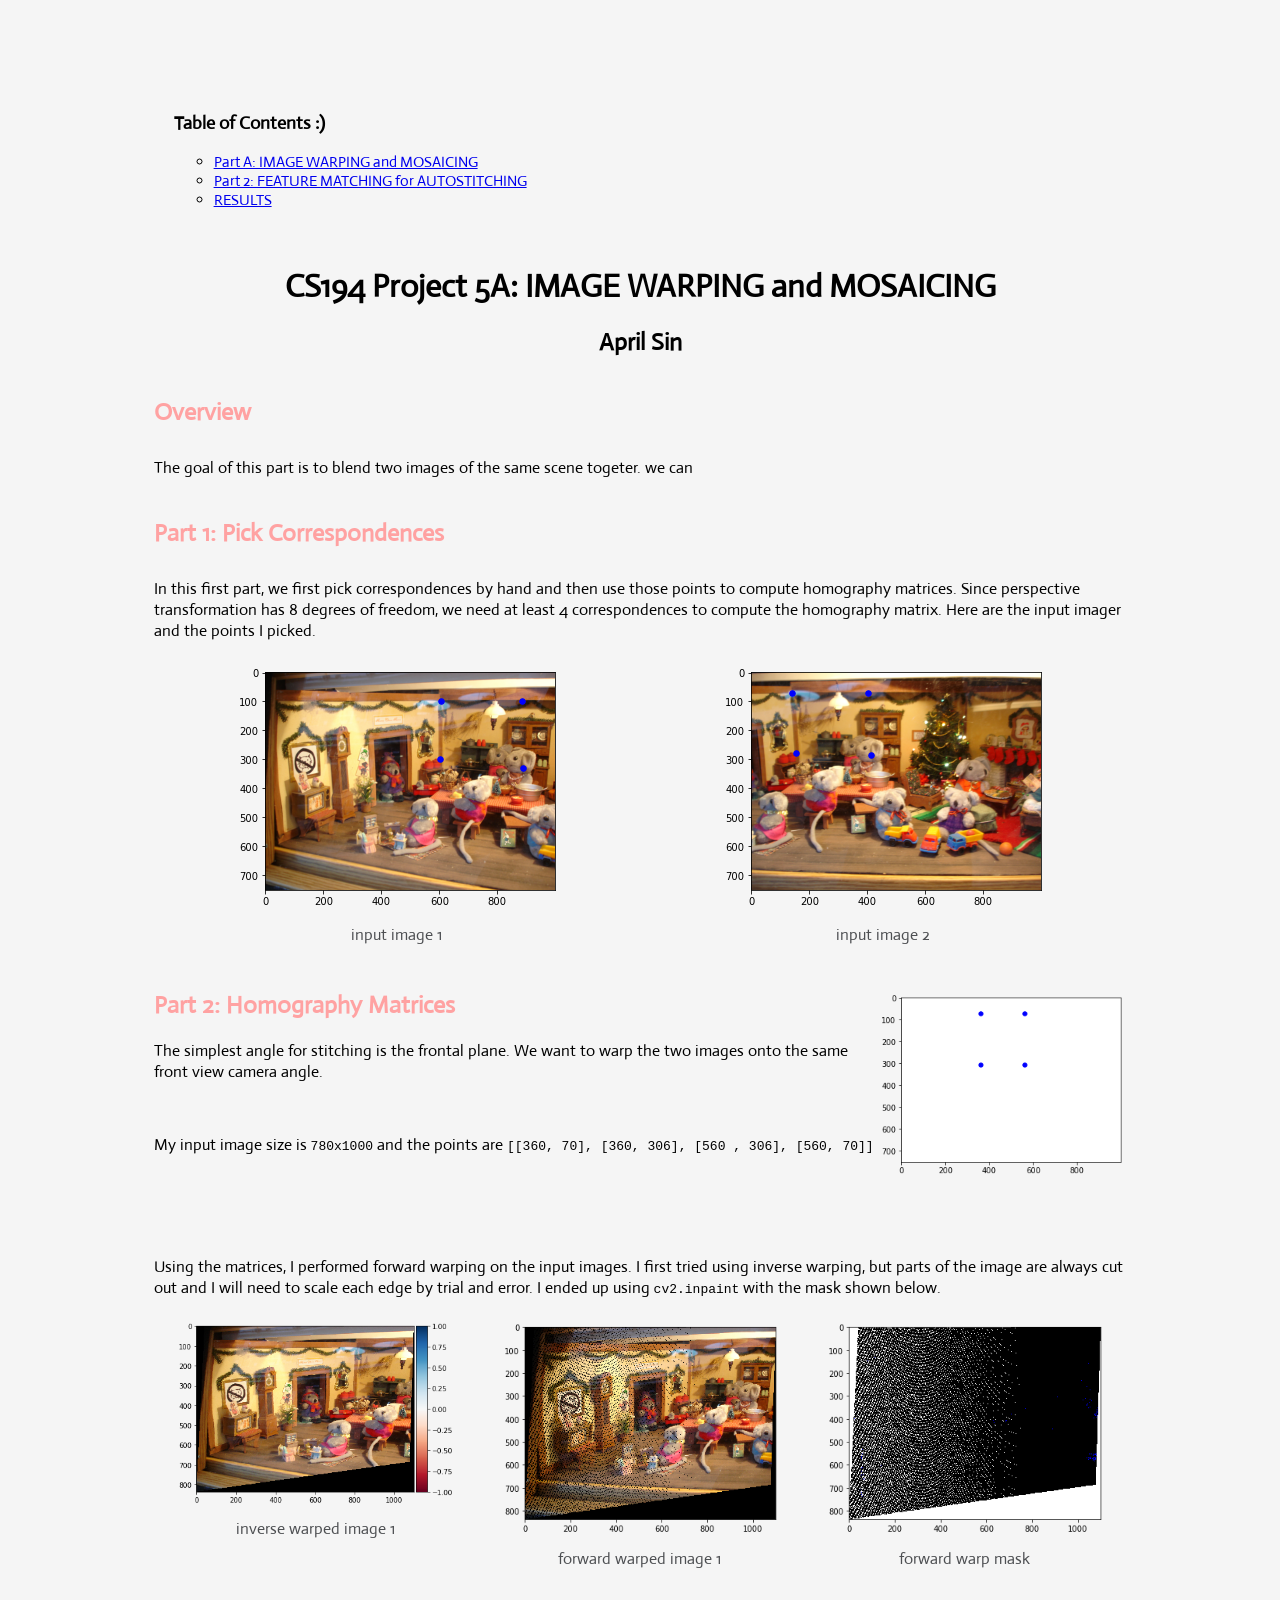
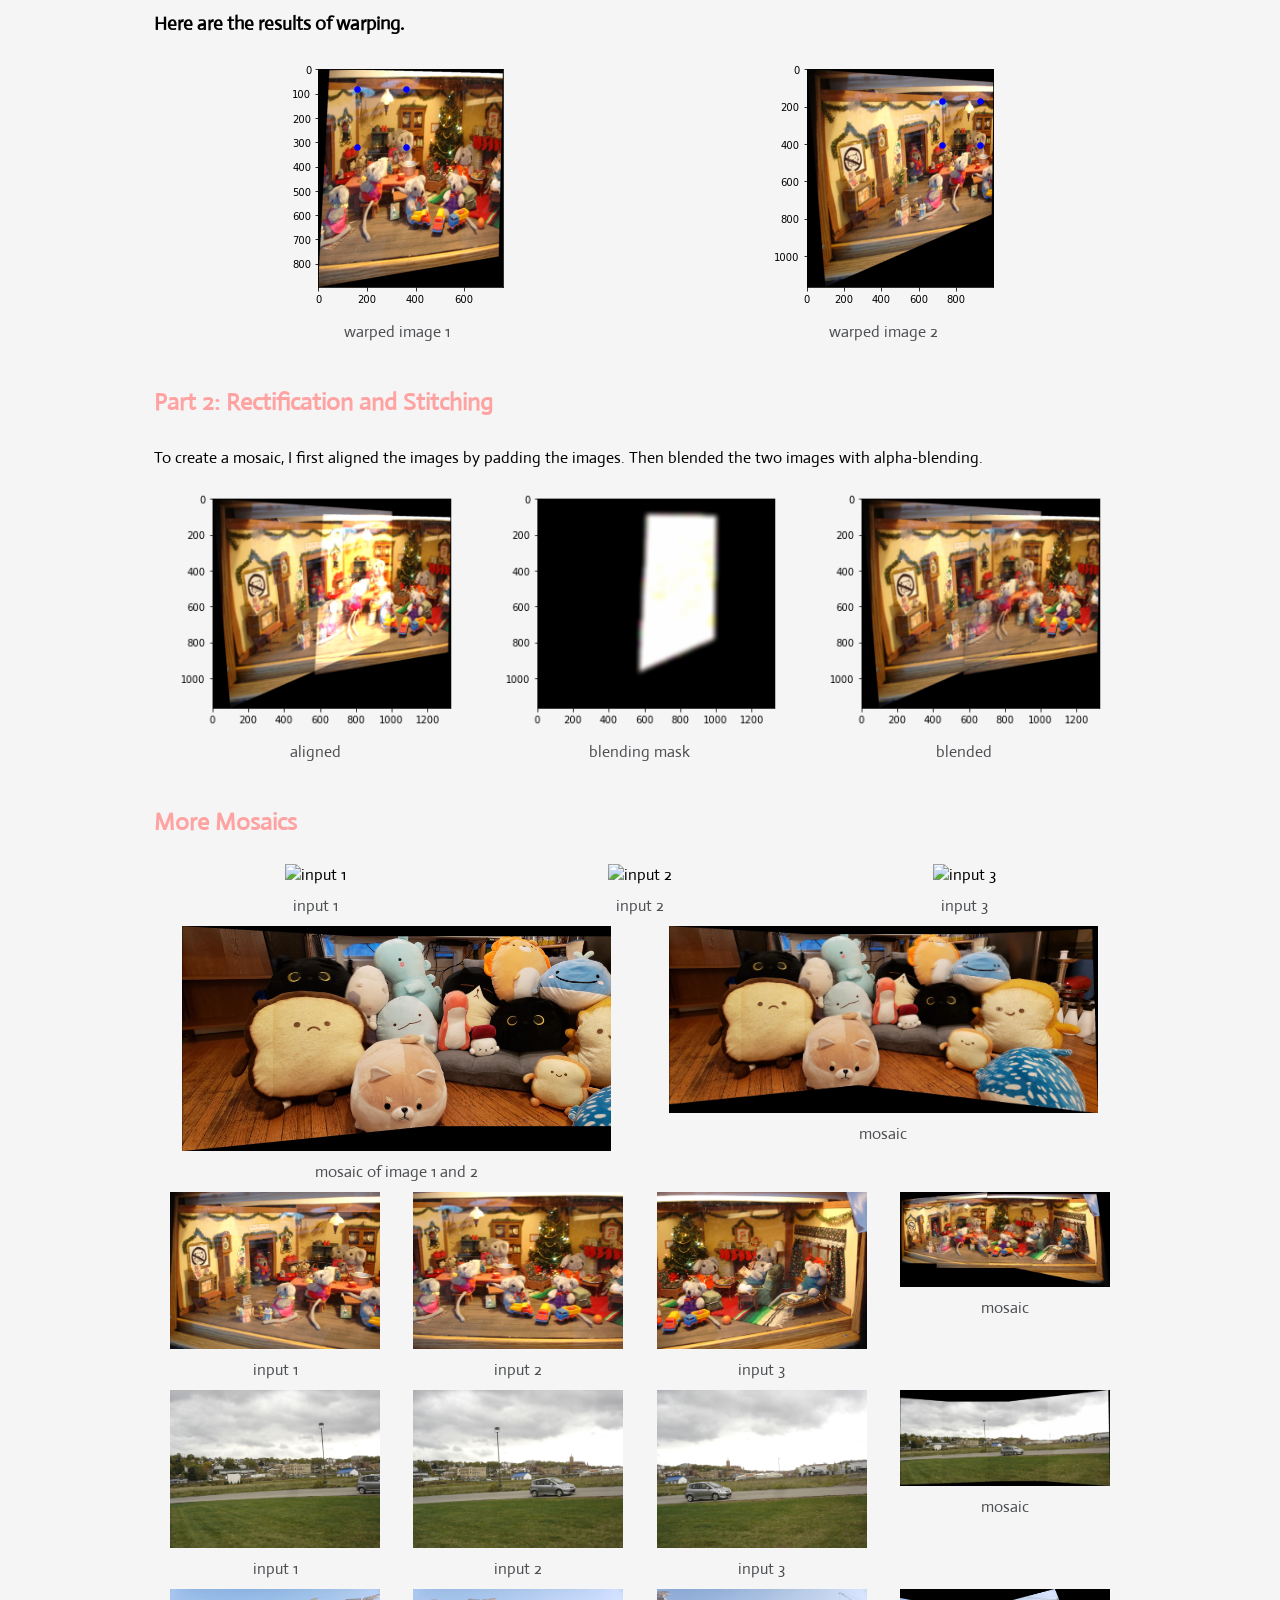
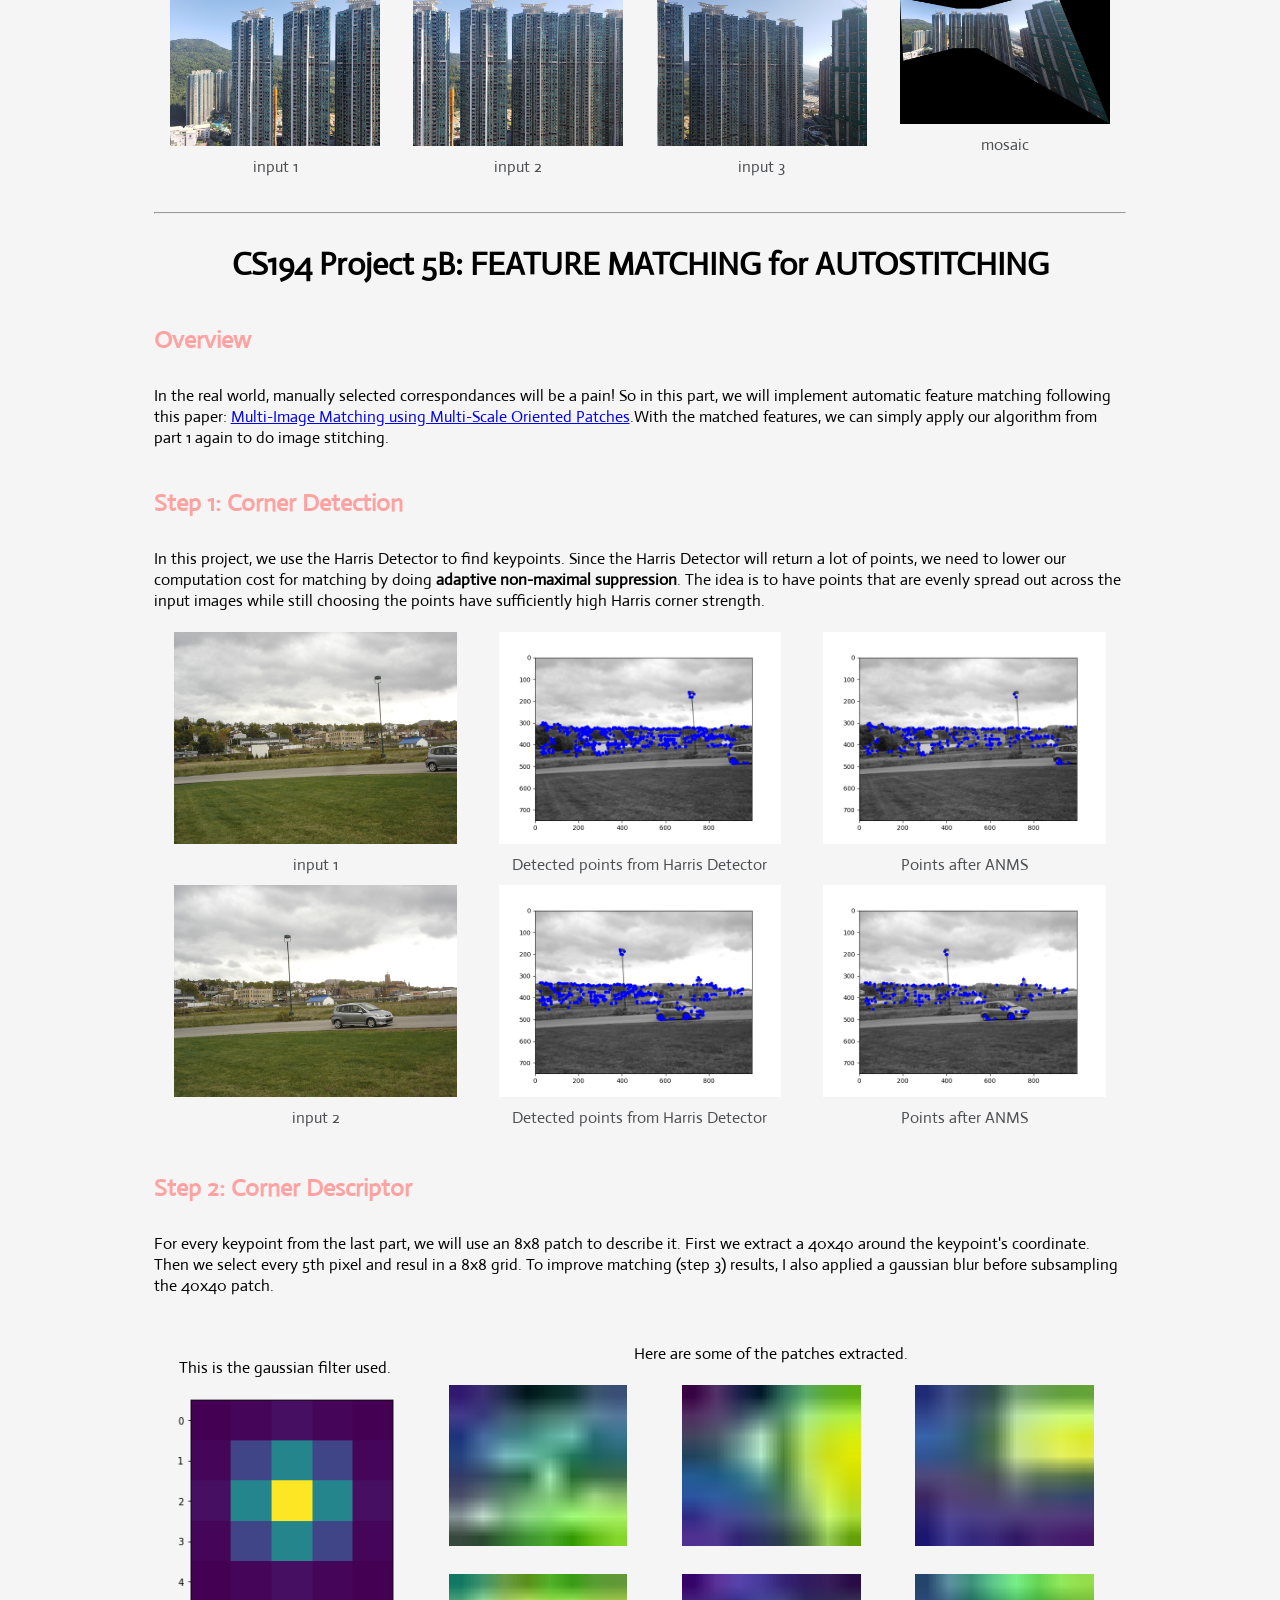
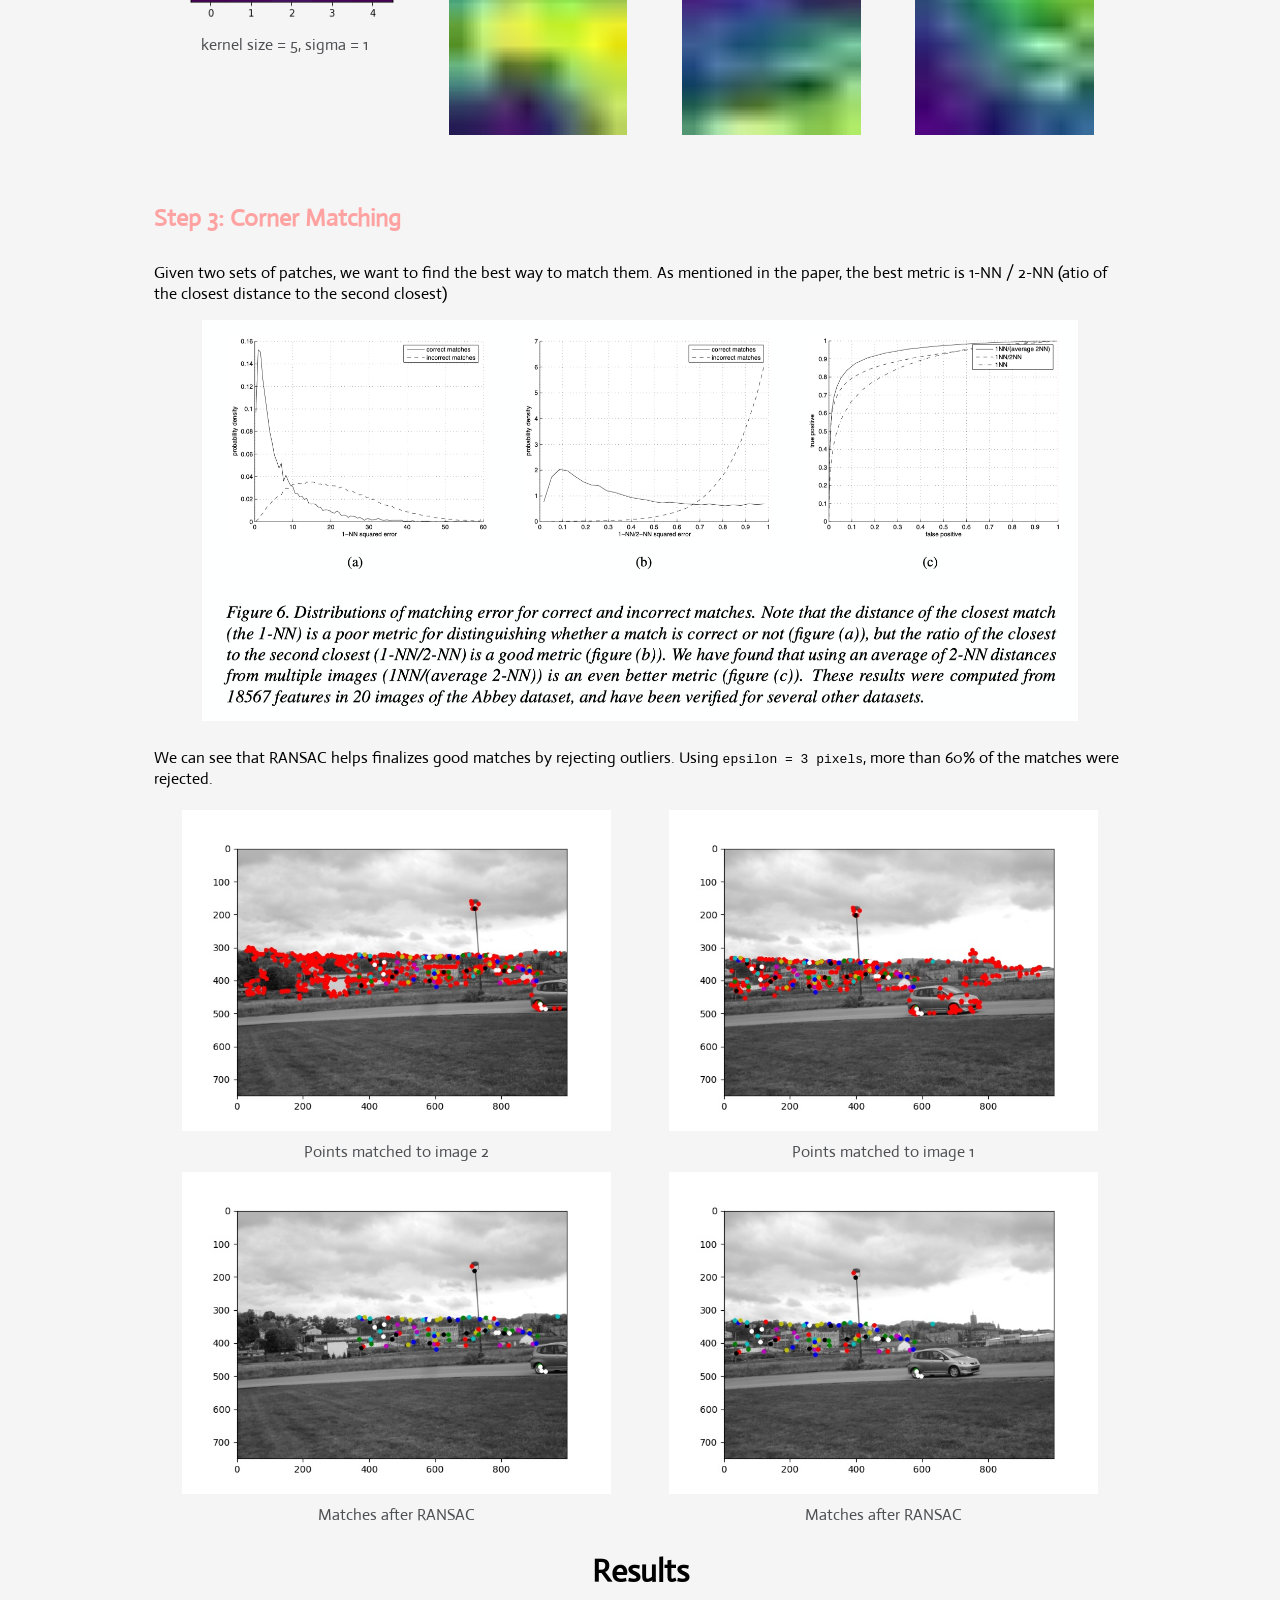
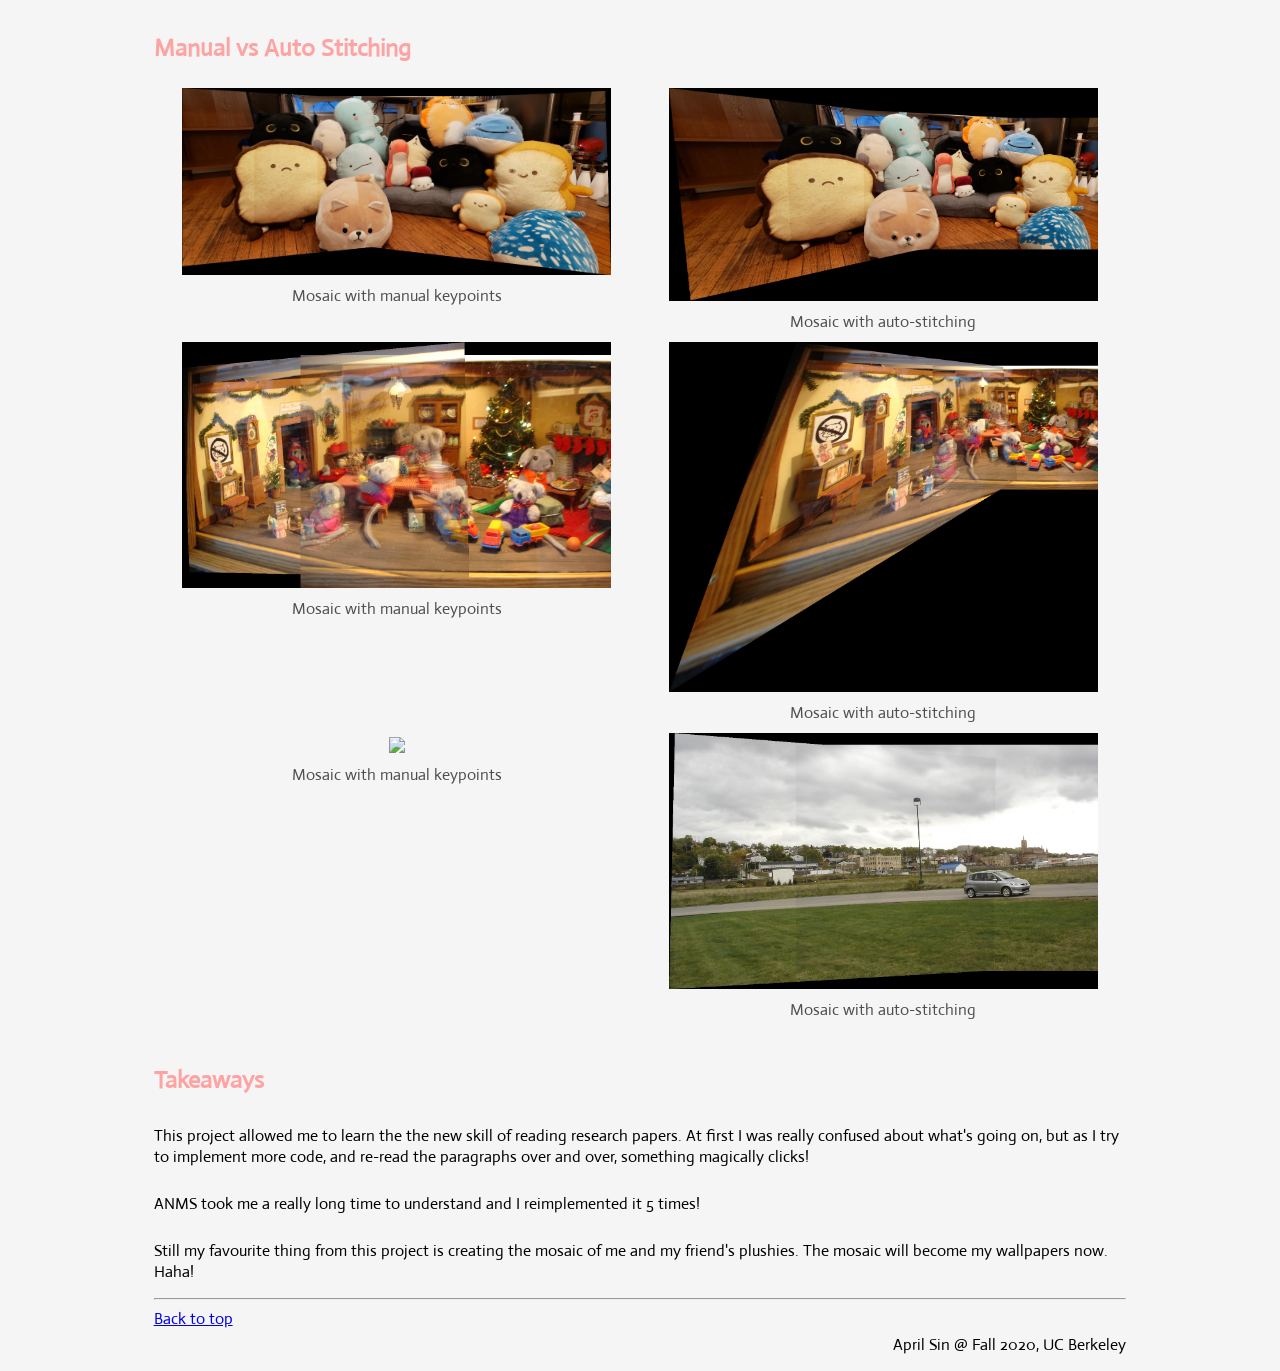
==== commit 42ee21b8: "submit website for part 2" ====
--- a/index.html
+++ b/index.html
@@ -11,7 +11,21 @@
     </head>
 
     <body>
-        <h1>CS194 Project 5A: IMAGE WARPING and MOSAICING </h1>
+        <div id="toc_container">
+            <p class="toc_title">Table of Contents :)</p>
+            <ul>
+                <li>
+                    <a href="#PART1">Part A: IMAGE WARPING and MOSAICING</a>
+                </li>
+                <li>
+                    <a href="#PART2">Part 2: FEATURE MATCHING for AUTOSTITCHING</a></li>
+                <li>
+                    <a href="#RESULTS">RESULTS</a>
+                </li>
+            </ul>
+        </div>
+
+        <h1 id="PART1">CS194 Project 5A: IMAGE WARPING and MOSAICING </h1>
         <h1 style="font-size: 24px">April Sin</h1>
 
         <h2>Overview</h2>
@@ -108,15 +122,15 @@
         <h2>More Mosaics</h2>
         <div class="row">
             <div class="column">
-                <img src="data/plush1.jpg" alt="input 1" />
-                <figcaption>input 1</figcaption>
-            </div>
-            <div class="column">
-                <img src="data/plush2.jpg" alt="input 2" />
-                <figcaption>input 2</figcaption>
-            </div>
-            <div class="column">
-                <img src="data/plush3.jpg" alt="input 3" />
+                <img src="web_imgs/plush1.jpg" alt="input 1" />
+                <figcaption>input 1</figcaption>
+            </div>
+            <div class="column">
+                <img src="web_imgs/plush2.jpg" alt="input 2" />
+                <figcaption>input 2</figcaption>
+            </div>
+            <div class="column">
+                <img src="web_imgs/plush3.jpg" alt="input 3" />
                 <figcaption>input 3</figcaption>
             </div>
         </div>
@@ -132,15 +146,33 @@
         </div>
         <div class="row">
             <div class="column">
-                <img src="data/car1.jpg" alt="input 1" />
-                <figcaption>input 1</figcaption>
-            </div>
-            <div class="column">
-                <img src="data/car2.jpg" alt="input 2" />
-                <figcaption>input 2</figcaption>
-            </div>
-            <div class="column">
-                <img src="data/car3.jpg" alt="input 3" />
+                <img src="web_imgs/doll1.jpg" alt="input 1" />
+                <figcaption>input 1</figcaption>
+            </div>
+            <div class="column">
+                <img src="web_imgs/doll2.jpg" alt="input 2" />
+                <figcaption>input 2</figcaption>
+            </div>
+            <div class="column">
+                <img src="web_imgs/doll3.jpg" alt="input 3" />
+                <figcaption>input 3</figcaption>
+            </div>
+            <div class="column">
+                <img src="web_part1/doll_mosaic.jpg" alt="mosaic" />
+                <figcaption>mosaic</figcaption>
+            </div>
+        </div>
+        <div class="row">
+            <div class="column">
+                <img src="web_imgs/car1.jpg" alt="input 1" />
+                <figcaption>input 1</figcaption>
+            </div>
+            <div class="column">
+                <img src="web_imgs/car2.jpg" alt="input 2" />
+                <figcaption>input 2</figcaption>
+            </div>
+            <div class="column">
+                <img src="web_imgs/car3.jpg" alt="input 3" />
                 <figcaption>input 3</figcaption>
             </div>
             <div class="column">
@@ -150,15 +182,15 @@
         </div>
         <div class="row">
             <div class="column">
-                <img src="data/lohas1.jpg" alt="input 1" />
-                <figcaption>input 1</figcaption>
-            </div>
-            <div class="column">
-                <img src="data/lohas2.jpg" alt="input 2" />
-                <figcaption>input 2</figcaption>
-            </div>
-            <div class="column">
-                <img src="data/lohas3.jpg" alt="input 3" />
+                <img src="web_imgs/lohas1.jpg" alt="input 1" />
+                <figcaption>input 1</figcaption>
+            </div>
+            <div class="column">
+                <img src="web_imgs/lohas2.jpg" alt="input 2" />
+                <figcaption>input 2</figcaption>
+            </div>
+            <div class="column">
+                <img src="web_imgs/lohas3.jpg" alt="input 3" />
                 <figcaption>input 3</figcaption>
             </div>
             <div class="column">
@@ -166,28 +198,11 @@
                 <figcaption>mosaic</figcaption>
             </div>
         </div>
-        <div class="row">
-            <div class="column">
-                <img src="data/doll1.jpg" alt="input 1" />
-                <figcaption>input 1</figcaption>
-            </div>
-            <div class="column">
-                <img src="data/doll2.jpg" alt="input 2" />
-                <figcaption>input 2</figcaption>
-            </div>
-            <div class="column">
-                <img src="data/doll3.jpg" alt="input 3" />
-                <figcaption>input 3</figcaption>
-            </div>
-            <div class="column">
-                <img src="web_part1/doll_mosaic.jpg" alt="mosaic" />
-                <figcaption>mosaic</figcaption>
-            </div>
-        </div>
+
 
         <hr class="spacer">
 
-        <h1>CS194 Project 5B: FEATURE MATCHING for AUTOSTITCHING </h1>
+        <h1 id="PART2">CS194 Project 5B: FEATURE MATCHING for AUTOSTITCHING </h1>
 
         <h2>Overview</h2>
         <p>In the real world, manually selected correspondances will be a pain! So in this part, we will implement
@@ -211,20 +226,30 @@
 
         <div class="row">
             <div class="column">
-                <img src="data/car1.jpg" alt="input" />
-                <figcaption>input image</figcaption>
-            </div>
-            <div class="column">
-                <img src="web_part2/car1_detected.jpg" alt="detected points" />
-                <figcaption>detected points from Harris Detector</figcaption>
-            </div>
-            <div class="column">
-                <img src="web_part2/car1_anms_100.jpg" alt="anms points" />
-                <figcaption>anms top 100 points</figcaption>
-            </div>
-            <div class="column">
-                <img src="web_part2/car1_anms_500.jpg" alt="anms points" />
-                <figcaption>anms top 500 points</figcaption>
+                <img src="web_imgs/car1.jpg" alt="input" />
+                <figcaption>input 1</figcaption>
+            </div>
+            <div class="column">
+                <img src="web_part2/car_detected_1.jpg" alt="detected points" />
+                <figcaption>Detected points from Harris Detector</figcaption>
+            </div>
+            <div class="column">
+                <img src="web_part2/car_anms_17_1.jpg" alt="anms points" />
+                <figcaption>Points after ANMS</figcaption>
+            </div>
+        </div>
+        <div class="row">
+            <div class="column">
+                <img src="web_imgs/car2.jpg" alt="input" />
+                <figcaption>input 2</figcaption>
+            </div>
+            <div class="column">
+                <img src="web_part2/car_detected_2.jpg" alt="detected points" />
+                <figcaption>Detected points from Harris Detector</figcaption>
+            </div>
+            <div class="column">
+                <img src="web_part2/car_anms_17_2.jpg" alt="anms points" />
+                <figcaption>Points after ANMS</figcaption>
             </div>
         </div>
 
@@ -249,24 +274,24 @@
                 <p>Here are some of the patches extracted.</p>
                 <div class="row">
                     <div class="column">
-                        <img src="web_part2/car1_patch0.jpg" alt="patch" />
-                    </div>
-                    <div class="column">
-                        <img src="web_part2/car1_patch1.jpg" alt="patch" />
-                    </div>
-                    <div class="column">
-                        <img src="web_part2/car1_patch2.jpg" alt="patch" />
+                        <img src="web_part2/car_patch0.jpg" alt="patch" />
+                    </div>
+                    <div class="column">
+                        <img src="web_part2/car_patch7.jpg" alt="patch" />
+                    </div>
+                    <div class="column">
+                        <img src="web_part2/car_patch2.jpg" alt="patch" />
                     </div>
                 </div>
                 <div class="row">
                     <div class="column">
-                        <img src="web_part2/car1_patch3.jpg" alt="patch" />
-                    </div>
-                    <div class="column">
-                        <img src="web_part2/car1_patch4.jpg" alt="patch" />
-                    </div>
-                    <div class="column">
-                        <img src="web_part2/car1_patch5.jpg" alt="patch" />
+                        <img src="web_part2/car_patch3.jpg" alt="patch" />
+                    </div>
+                    <div class="column">
+                        <img src="web_part2/car_patch4.jpg" alt="patch" />
+                    </div>
+                    <div class="column">
+                        <img src="web_part2/car_patch5.jpg" alt="patch" />
                     </div>
                 </div>
             </div>
@@ -279,28 +304,76 @@
             <img id="graph" src="web_part2/graph.png" alt="graph" />
         </div>
 
-        <div class="row">
-            <div class="column">
-                <img src="web_part2/car1_matched.jpg" alt="input" />
+        <p>We can see that RANSAC helps finalizes good matches by rejecting outliers. Using <code>epsilon = 3
+                pixels</code>, more than 60% of the matches were rejected.</p>
+        <div class="row">
+            <div class="column">
+                <img src="web_part2/car_matched_1.jpg" alt="input" />
                 <figcaption>Points matched to image 2</figcaption>
             </div>
             <div class="column">
-                <img src="web_part2/car2_matched.jpg" alt="detected points" />
+                <img src="web_part2/car_matched_2.jpg" alt="detected points" />
                 <figcaption>Points matched to image 1</figcaption>
             </div>
         </div>
         <div class="row">
             <div class="column">
-                <img src="web_part2/car1_ransac.jpg" />
+                <img src="web_part2/car_ransac_1.jpg" />
                 <figcaption>Matches after RANSAC</figcaption>
             </div>
             <div class="column">
-                <img src="web_part2/car2_ransac.jpg" />
+                <img src="web_part2/car_ransac_2.jpg" />
                 <figcaption>Matches after RANSAC</figcaption>
             </div>
         </div>
 
-
+        <h1 id="RESULTS">Results</h1>
+        <h2>Manual vs Auto Stitching</h2>
+        <div class="row">
+            <div class="column">
+                <img src="web_part1/plush_mosaic.jpg" />
+                <figcaption>Mosaic with manual keypoints</figcaption>
+            </div>
+            <div class="column">
+                <img src="web_part2/1606549014-plush_blend2.jpg" />
+                <figcaption>Mosaic with auto-stitching</figcaption>
+            </div>
+        </div>
+
+        <div class="row">
+            <div class="column">
+                <img src="web_part1/doll_blend12.jpg" />
+                <figcaption>Mosaic with manual keypoints</figcaption>
+            </div>
+            <div class="column">
+                <img src="web_part2/doll_mosaic.jpg" />
+                <figcaption>Mosaic with auto-stitching</figcaption>
+            </div>
+        </div>
+        <div class="row">
+            <div class="column">
+                <img src="web_part1/car_blend12.jpg" />
+                <figcaption>Mosaic with manual keypoints</figcaption>
+            </div>
+            <div class="column">
+                <img src="web_part2/car_mosaic.jpg" />
+                <figcaption>Mosaic with auto-stitching</figcaption>
+            </div>
+        </div>
+
+        <h2>Takeaways</h2>
+        <p>This project allowed me to learn the the new skill of reading research papers. At first I was really confused
+            about what's going on, but as I try to implement more code, and re-read the paragraphs over and over,
+            something magically clicks! </p>
+        <p>ANMS took me a really long time to understand and I reimplemented it 5 times!</p>
+        <p>Still my favourite thing from this project is creating the mosaic of me and my friend's
+            plushies. The mosaic will become my wallpapers now. Haha!</p>
+
+        <footer>
+            <hr>
+            <a style="float:left;" href="#toc_container">Back to top</a>
+            <p style="float:right;">April Sin @ Fall 2020, UC Berkeley</p>
+        </footer>
     </body>
 
 </html>
--- a/mystyle.css
+++ b/mystyle.css
@@ -20,9 +20,38 @@
   color: #ffa2a2;
 }
 
+h3 {
+  padding-top: 20px;
+}
+
+p {
+  padding-top: 10px;
+}
 img {
   vertical-align: middle;
   max-width: 90%;
+}
+
+#toc_container {
+  /* background: #f9f9f9 none repeat scroll 0 0; */
+  /* border: 1px solid #aaa; */
+  display: table;
+  font-size: 95%;
+  margin-bottom: 1em;
+  padding: 20px;
+  width: 100%;
+}
+
+.toc_title {
+  font-weight: 700;
+  font-size: large;
+  text-align: left;
+}
+
+#toc_container li,
+#toc_container ul,
+#toc_container ul li {
+  list-style: outside circle none !important;
 }
 
 .spacer {
@@ -68,6 +97,7 @@
 .row {
   display: flex;
   flex-direction: row;
+  max-height: 500px;
 }
 
 /* .row img {
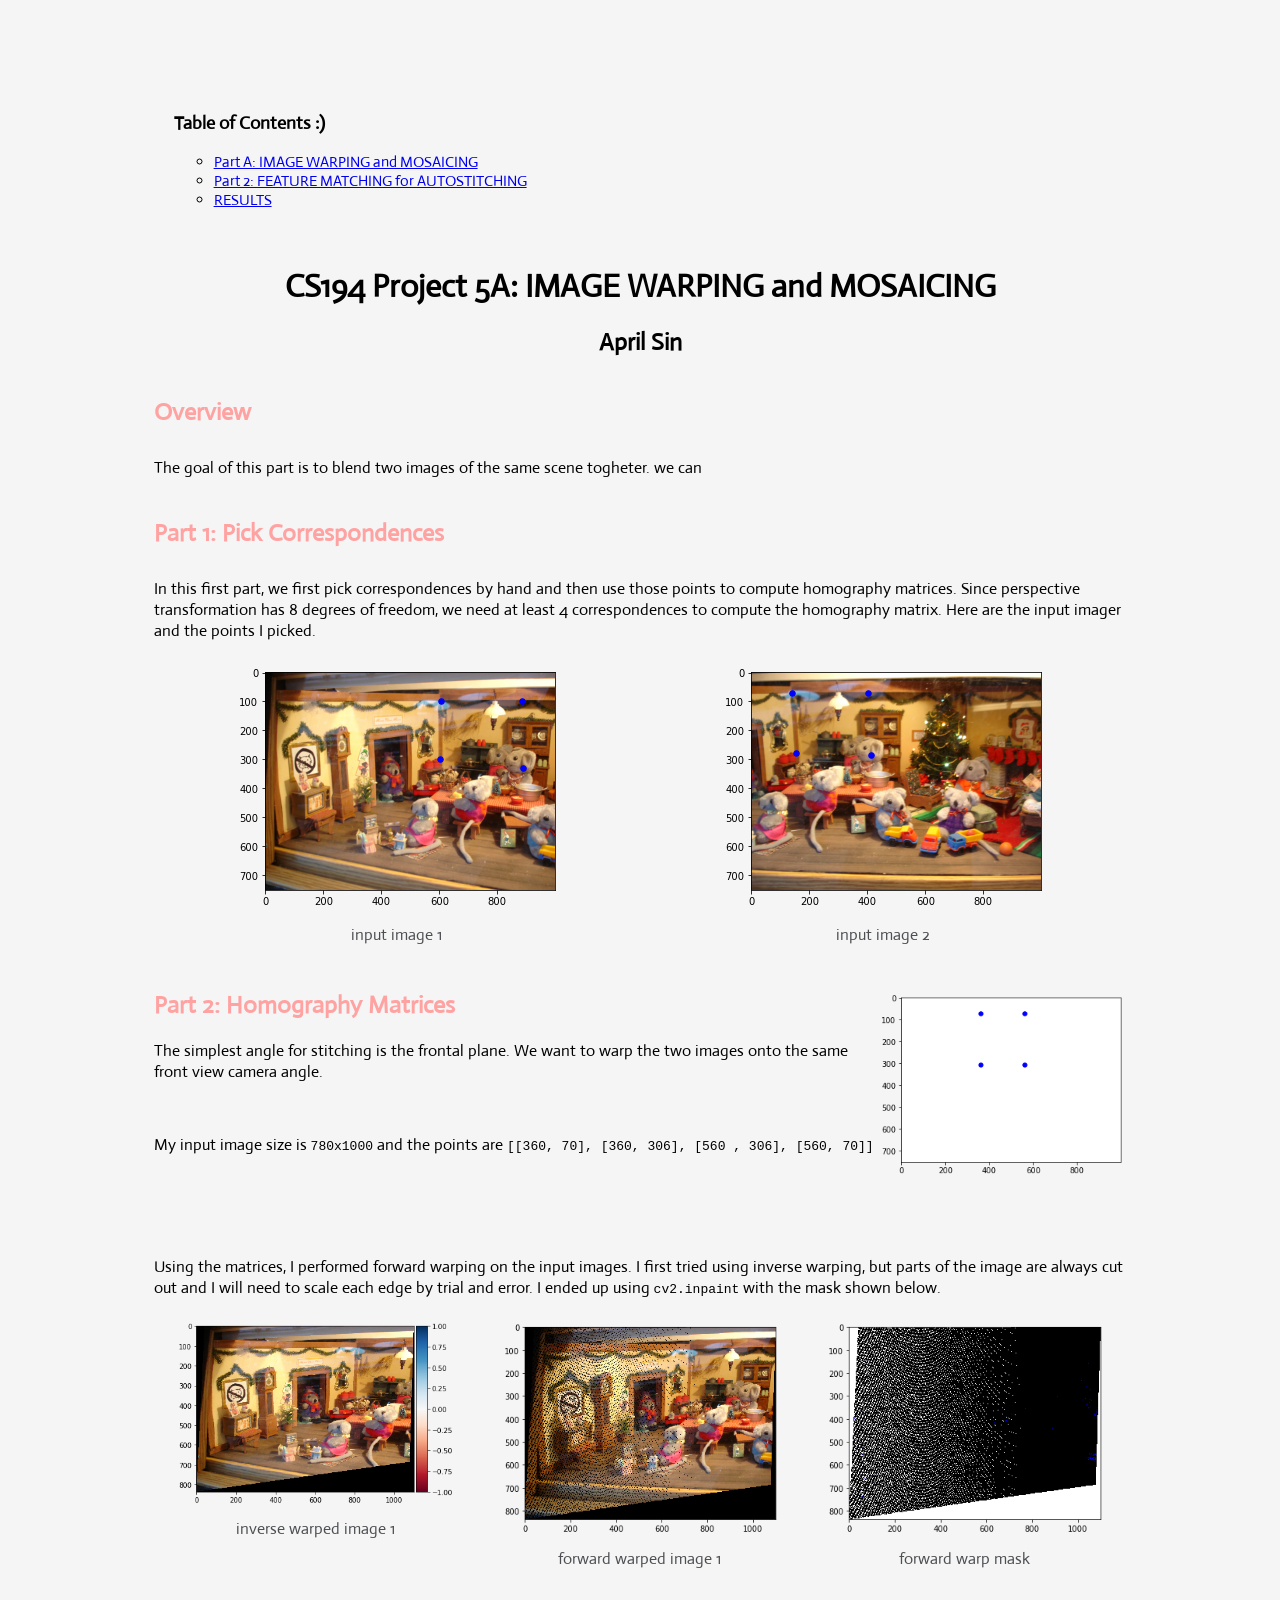
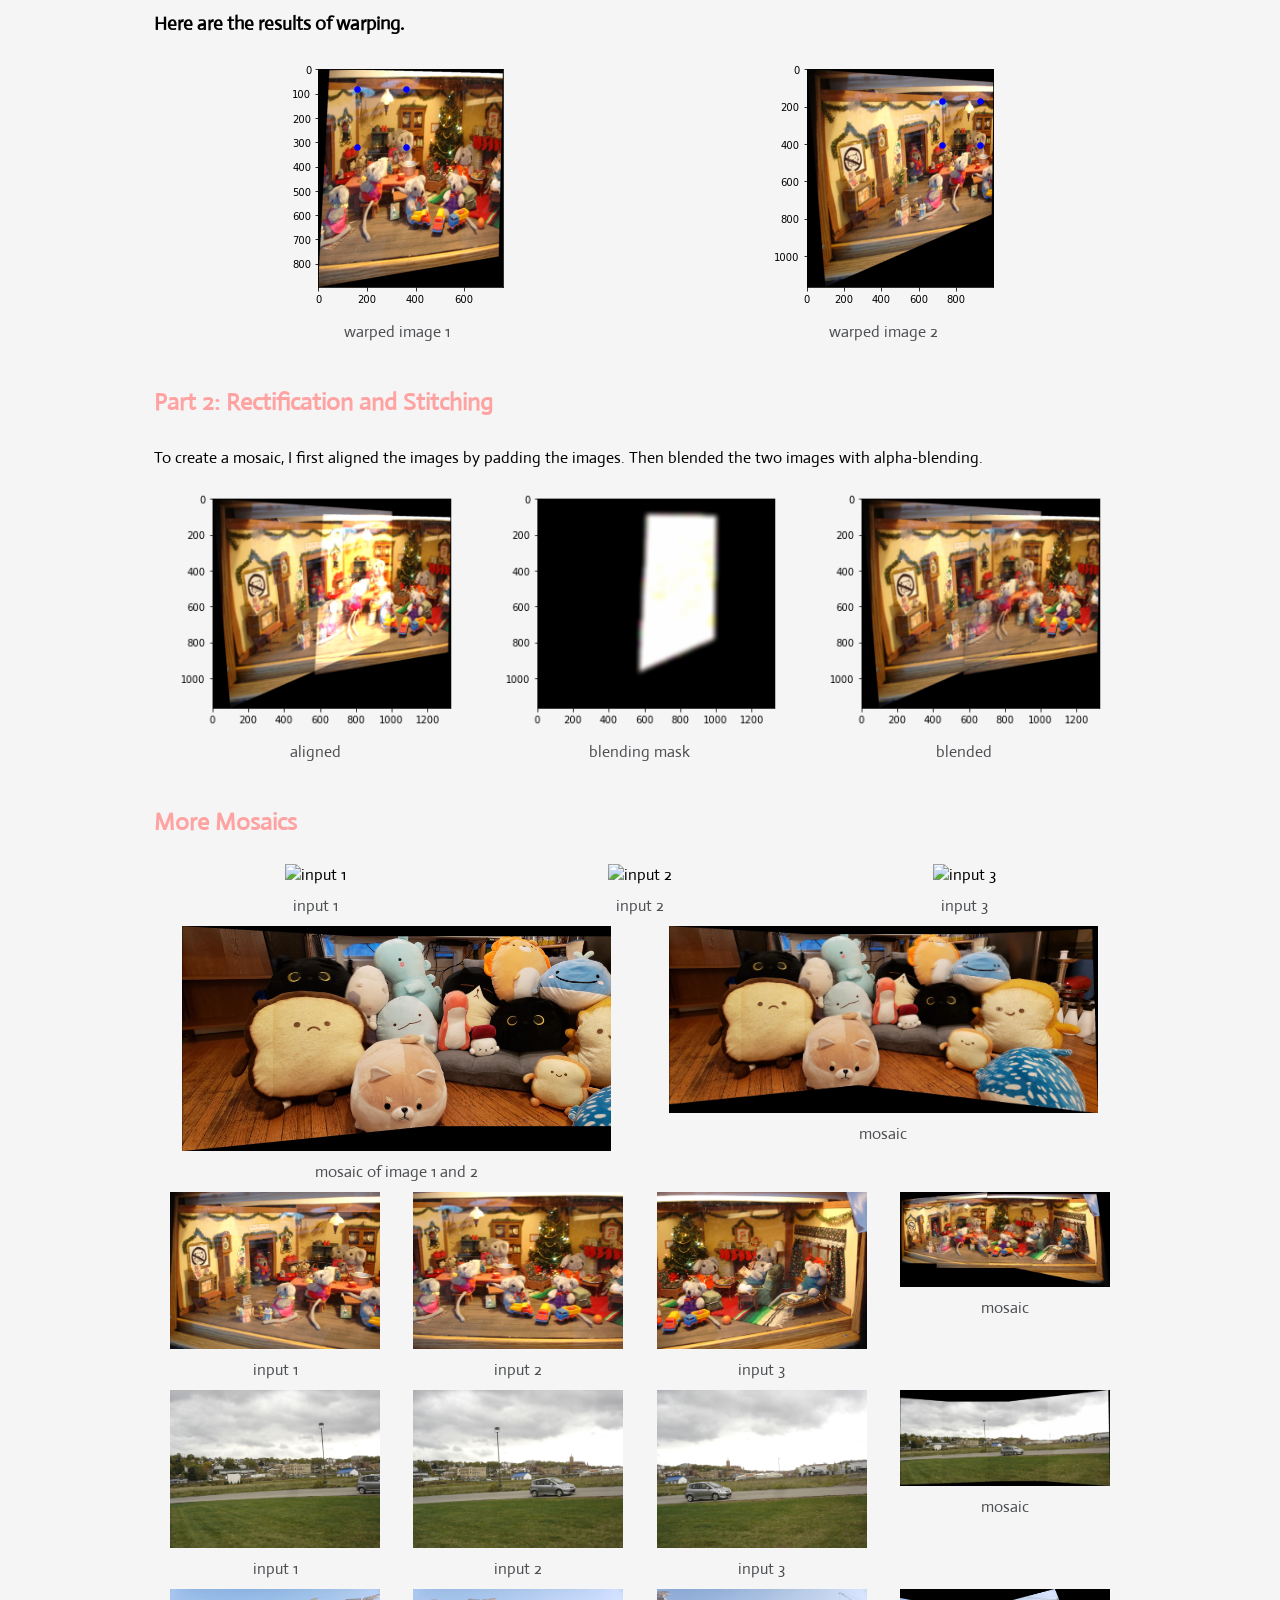
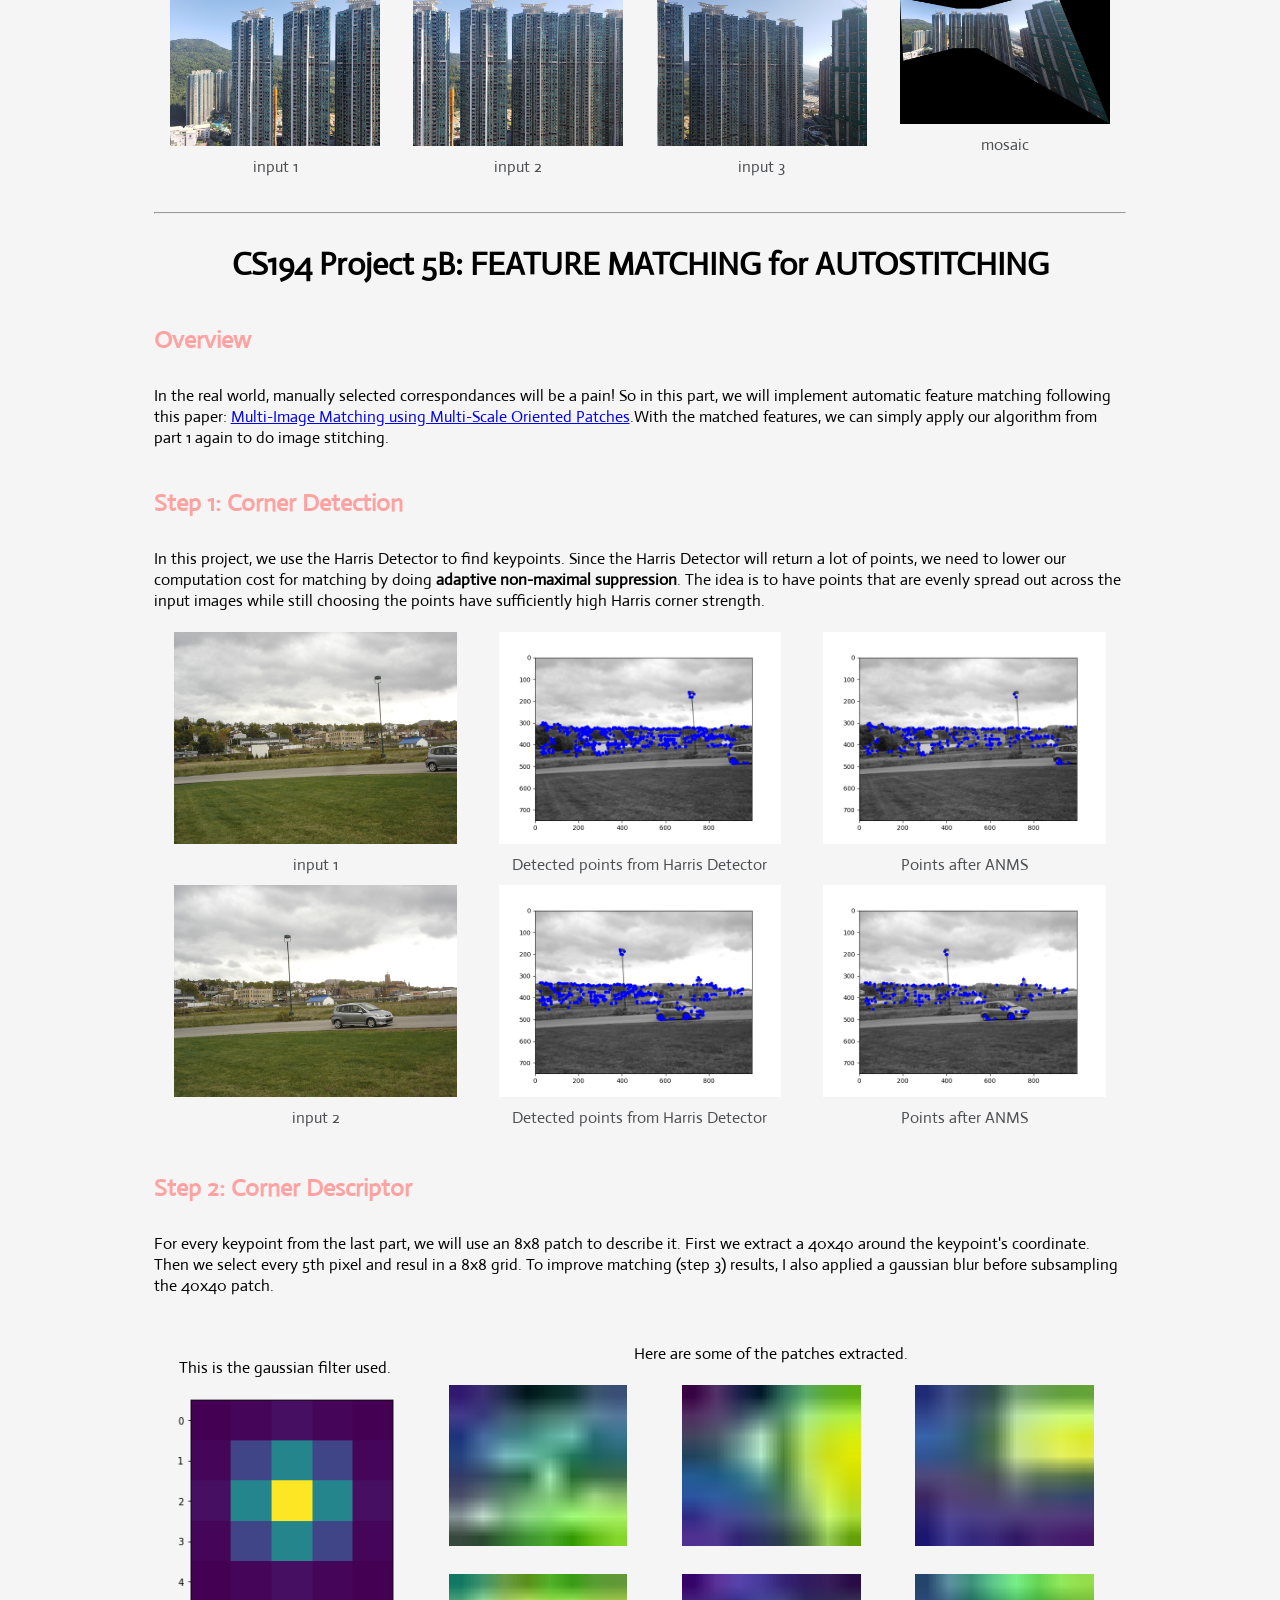
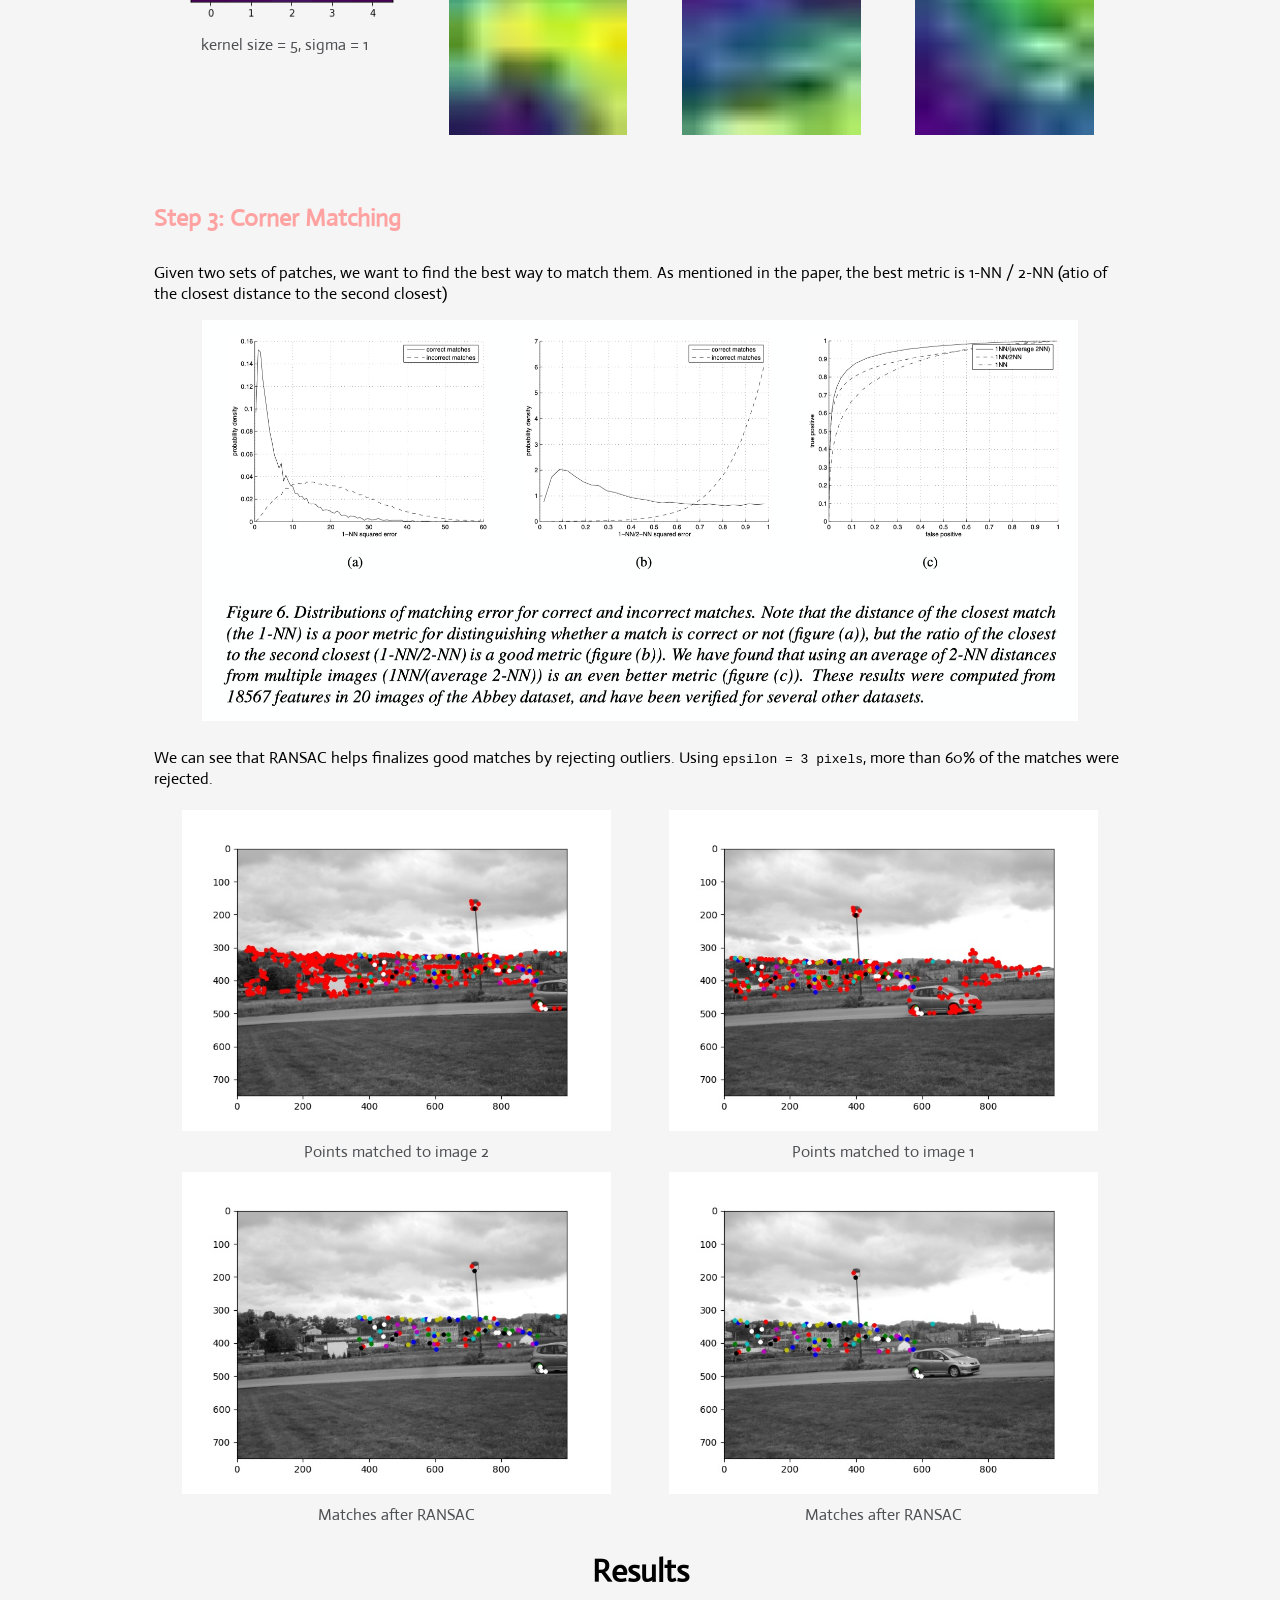
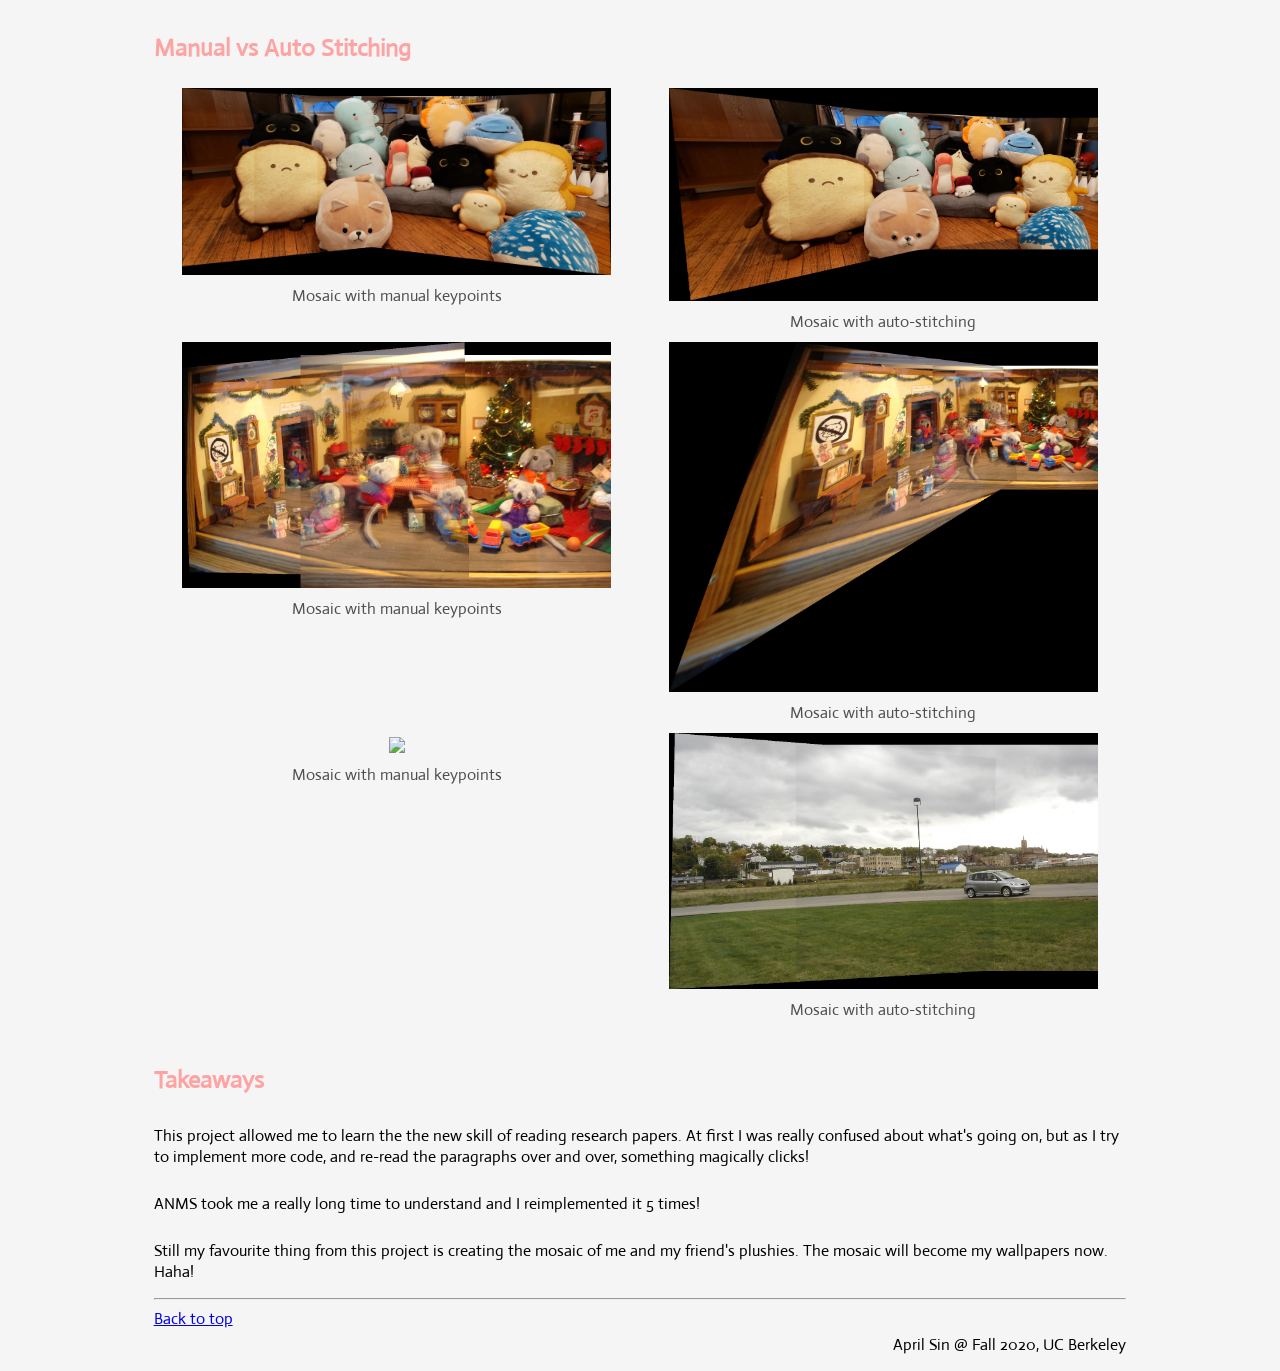
==== commit b2c15490: "fix typo" ====
--- a/index.html
+++ b/index.html
@@ -30,7 +30,7 @@
 
         <h2>Overview</h2>
 
-        <p>The goal of this part is to blend two images of the same scene togeter.
+        <p>The goal of this part is to blend two images of the same scene togheter.
             we can </p>
 
         <h2>Part 1: Pick Correspondences</h2>
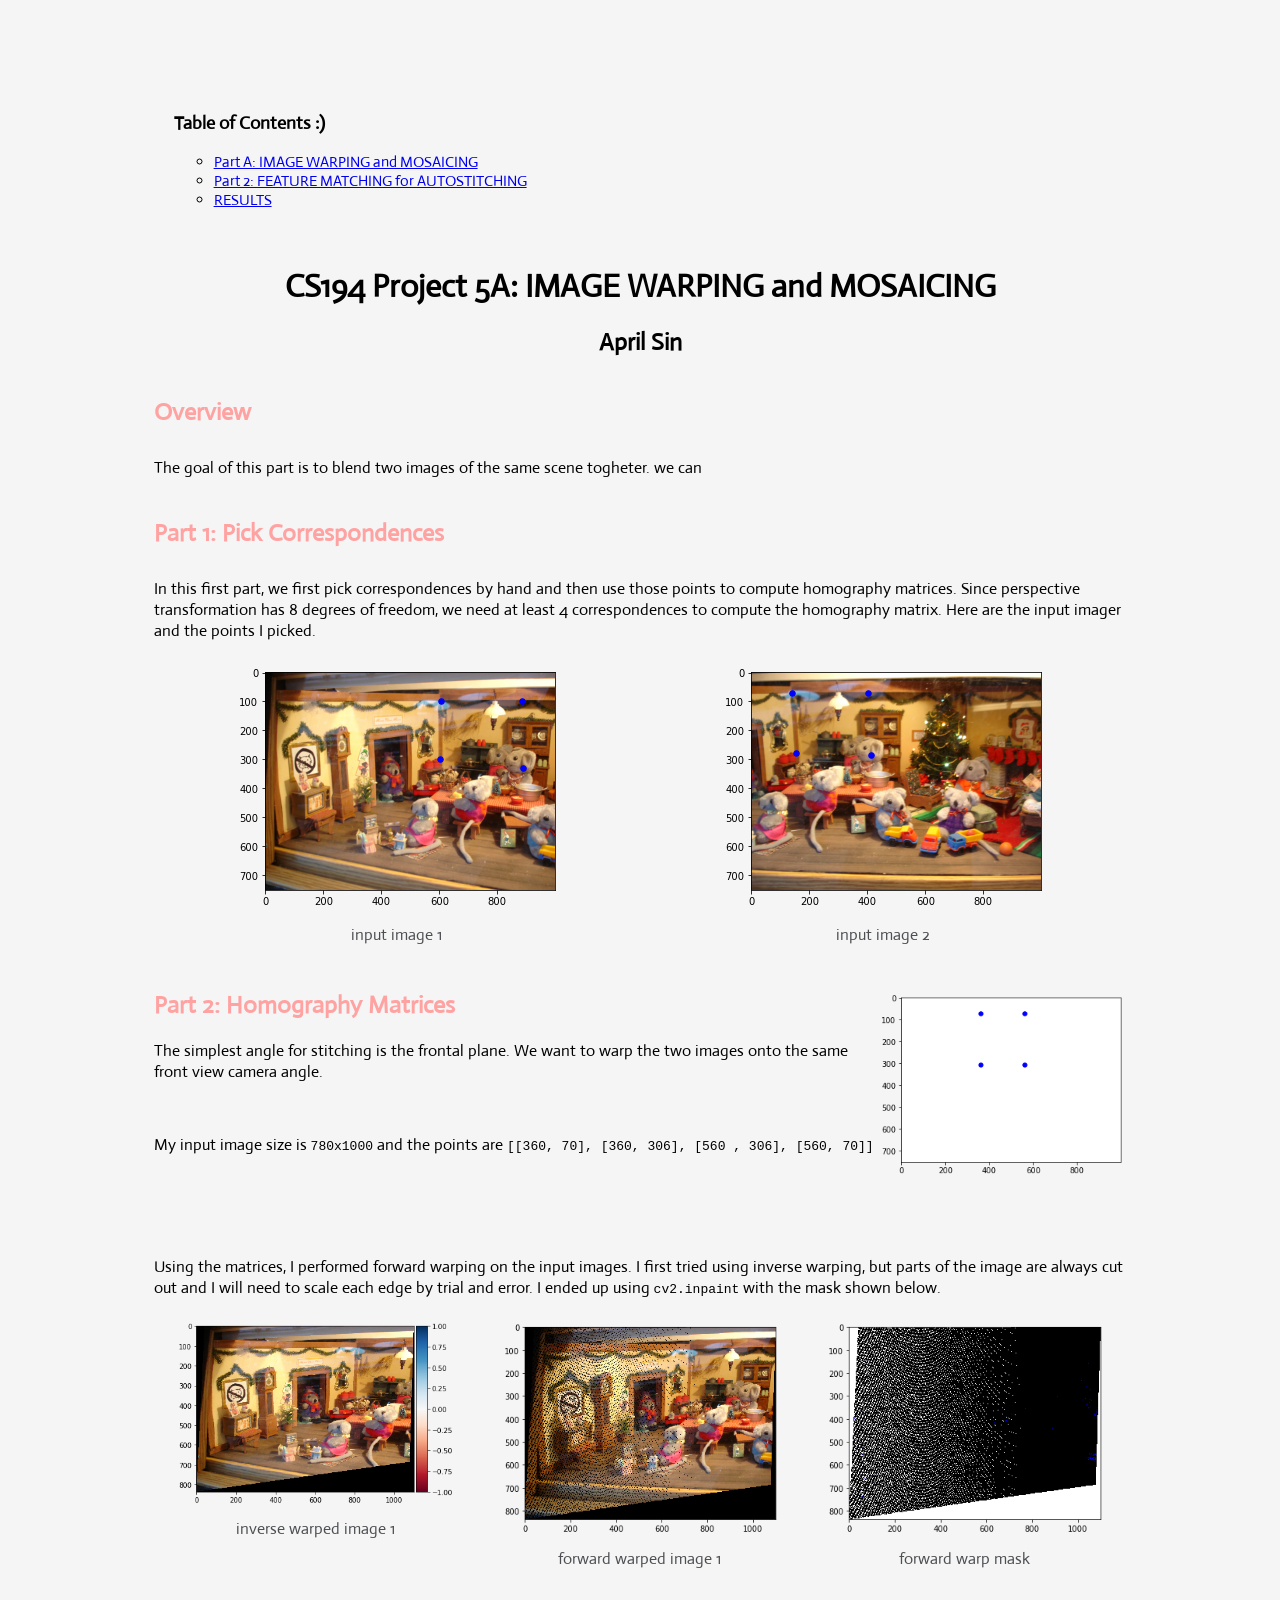
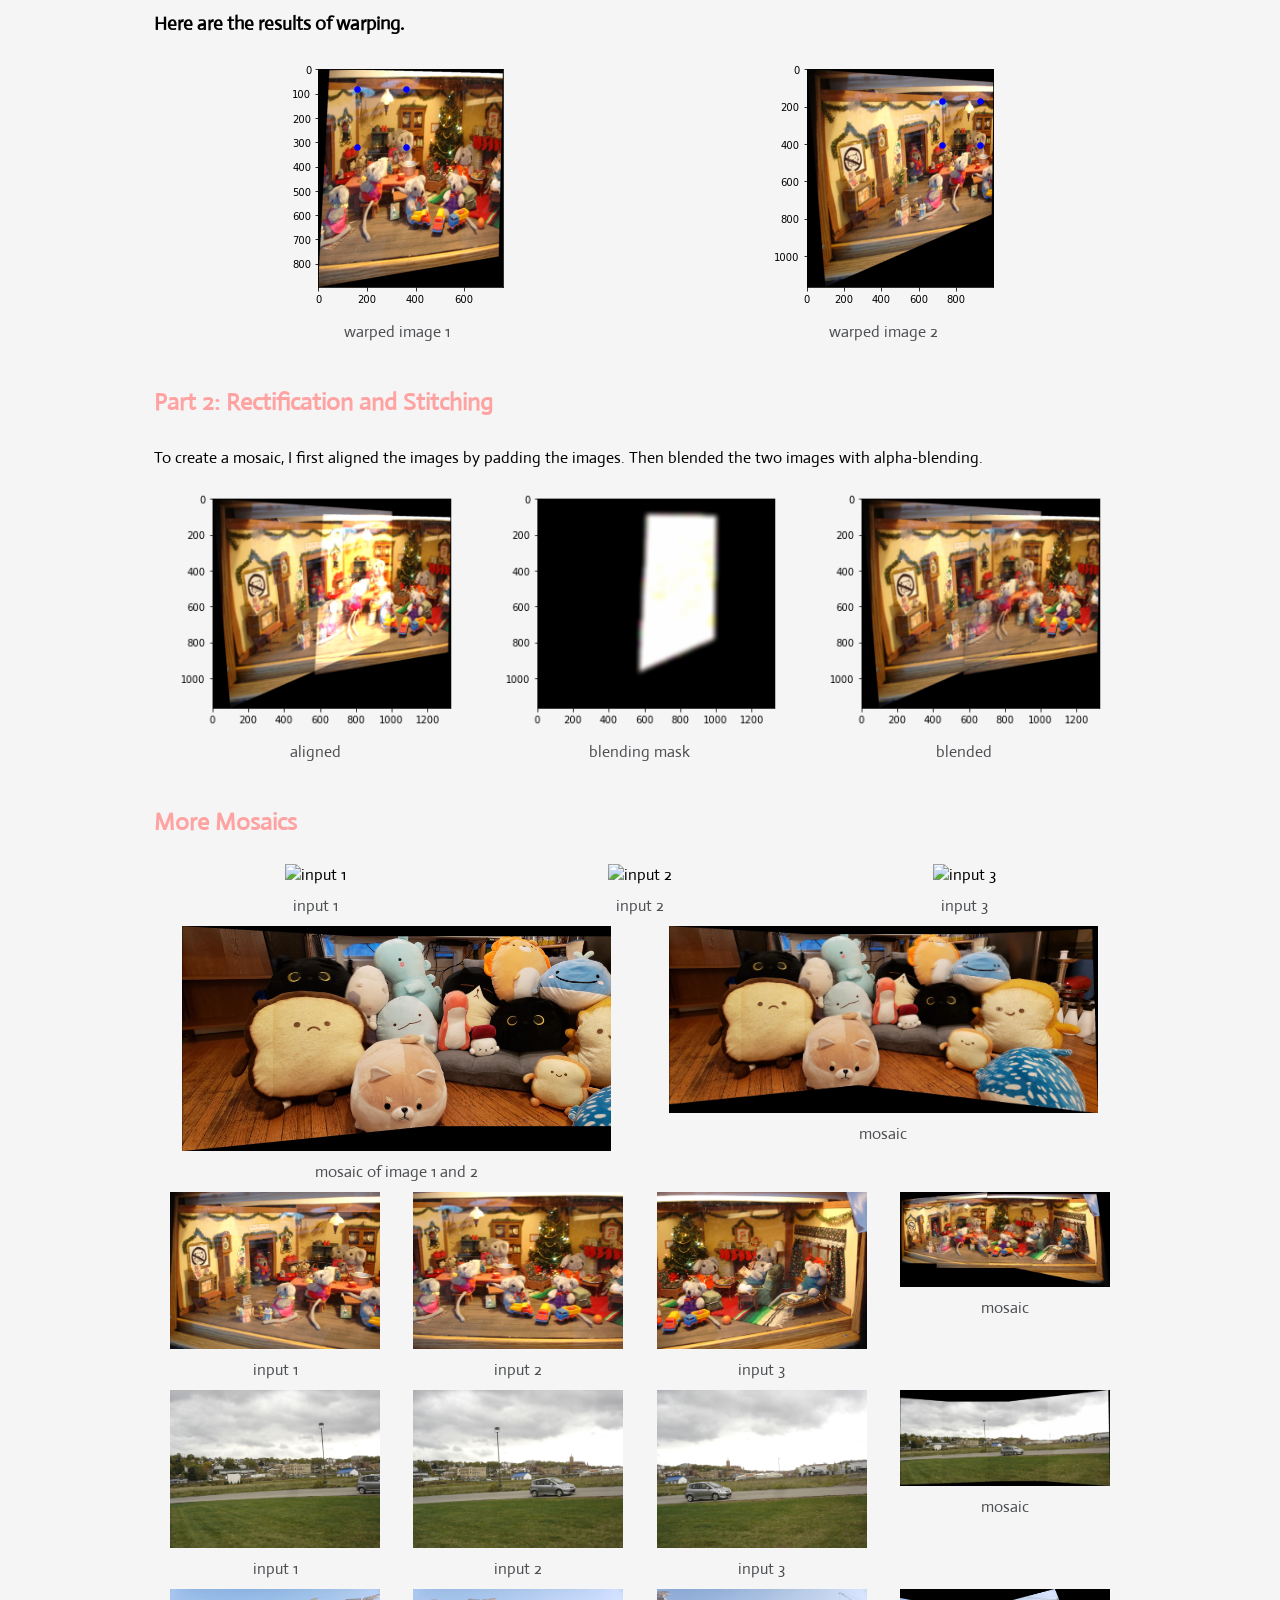
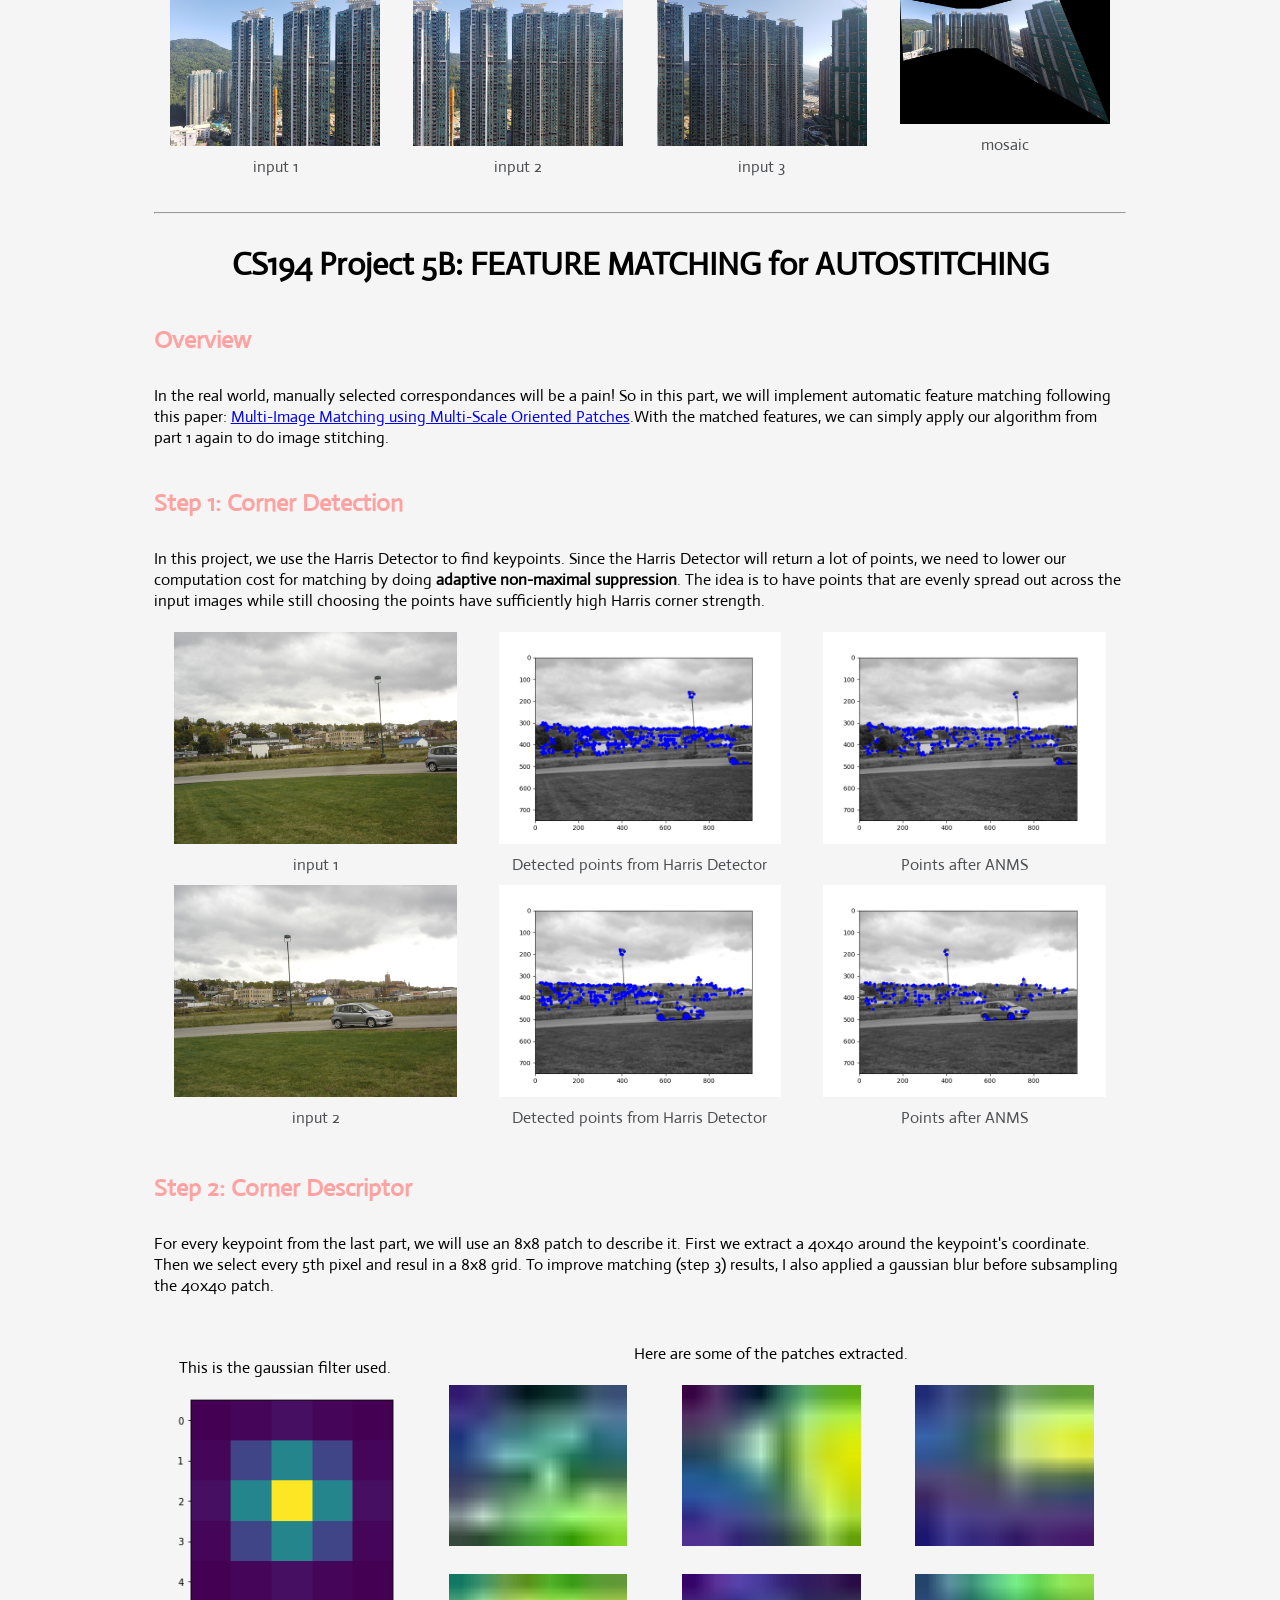
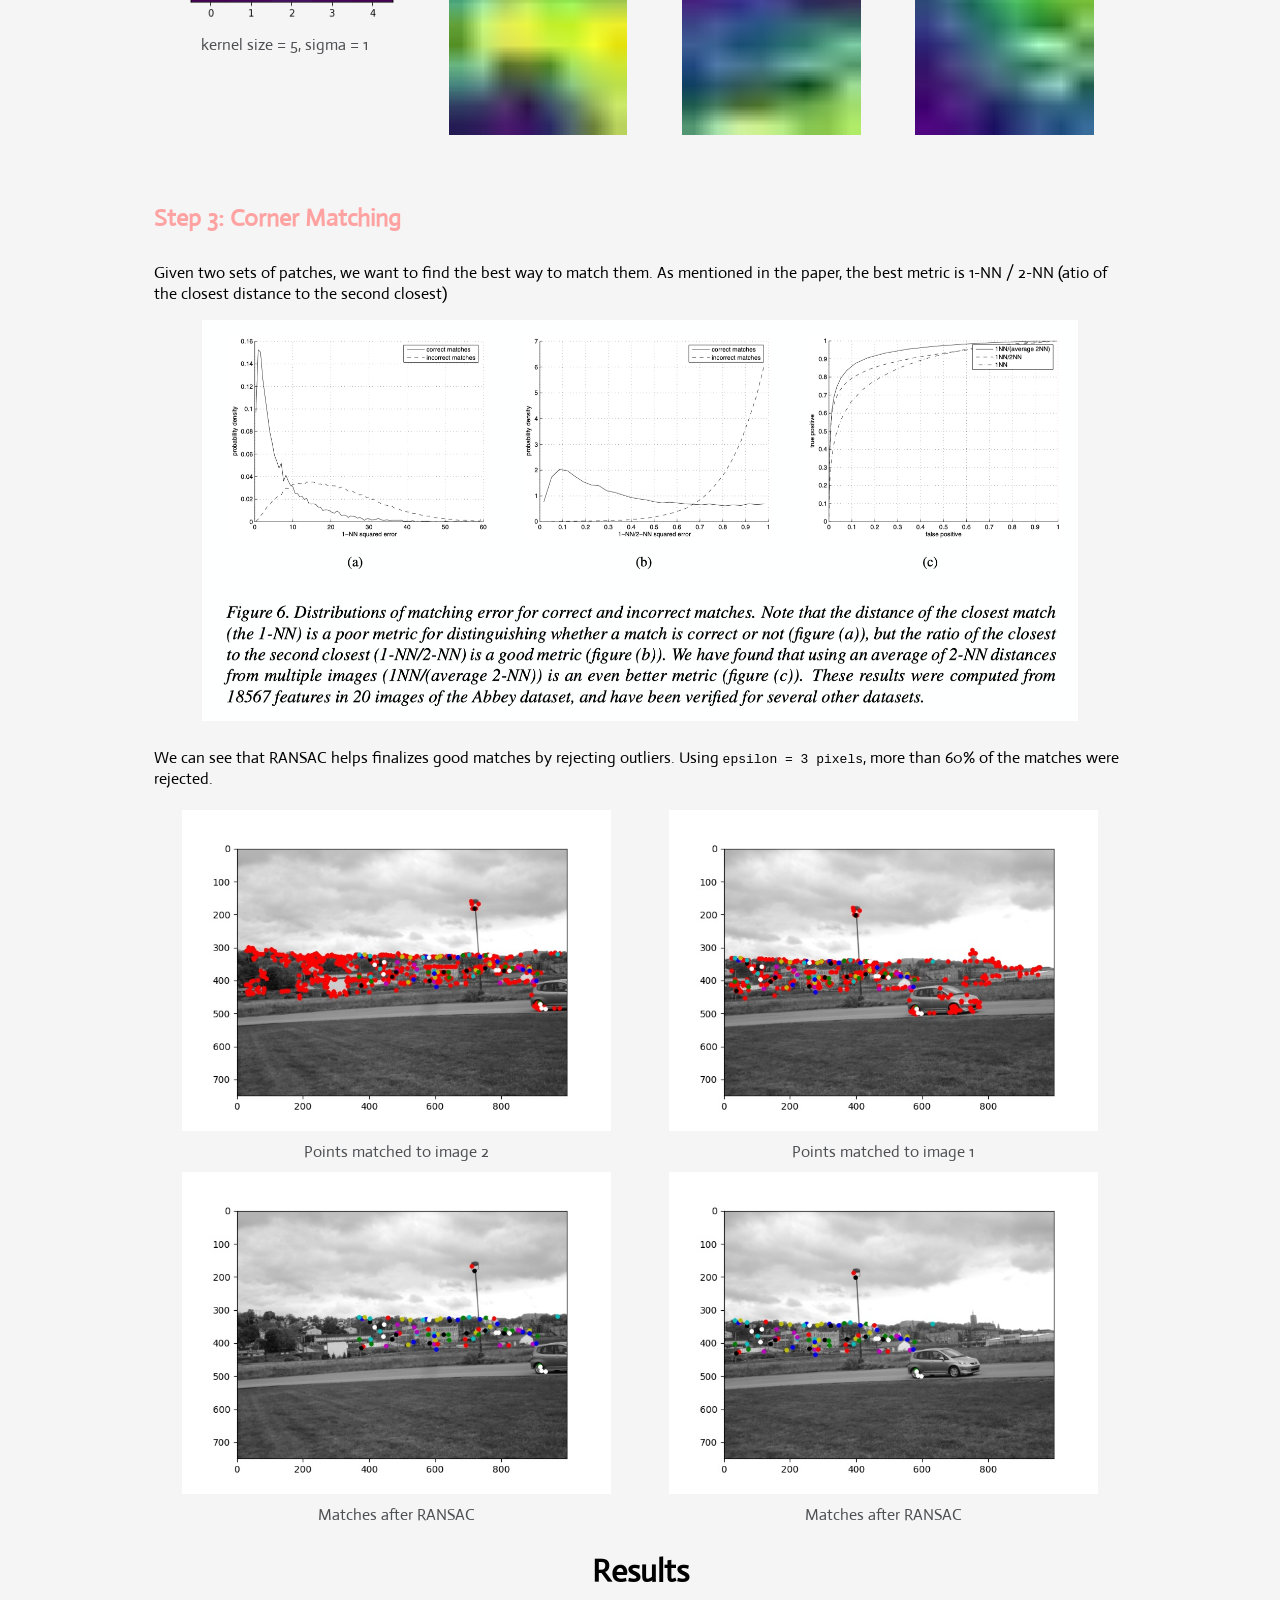
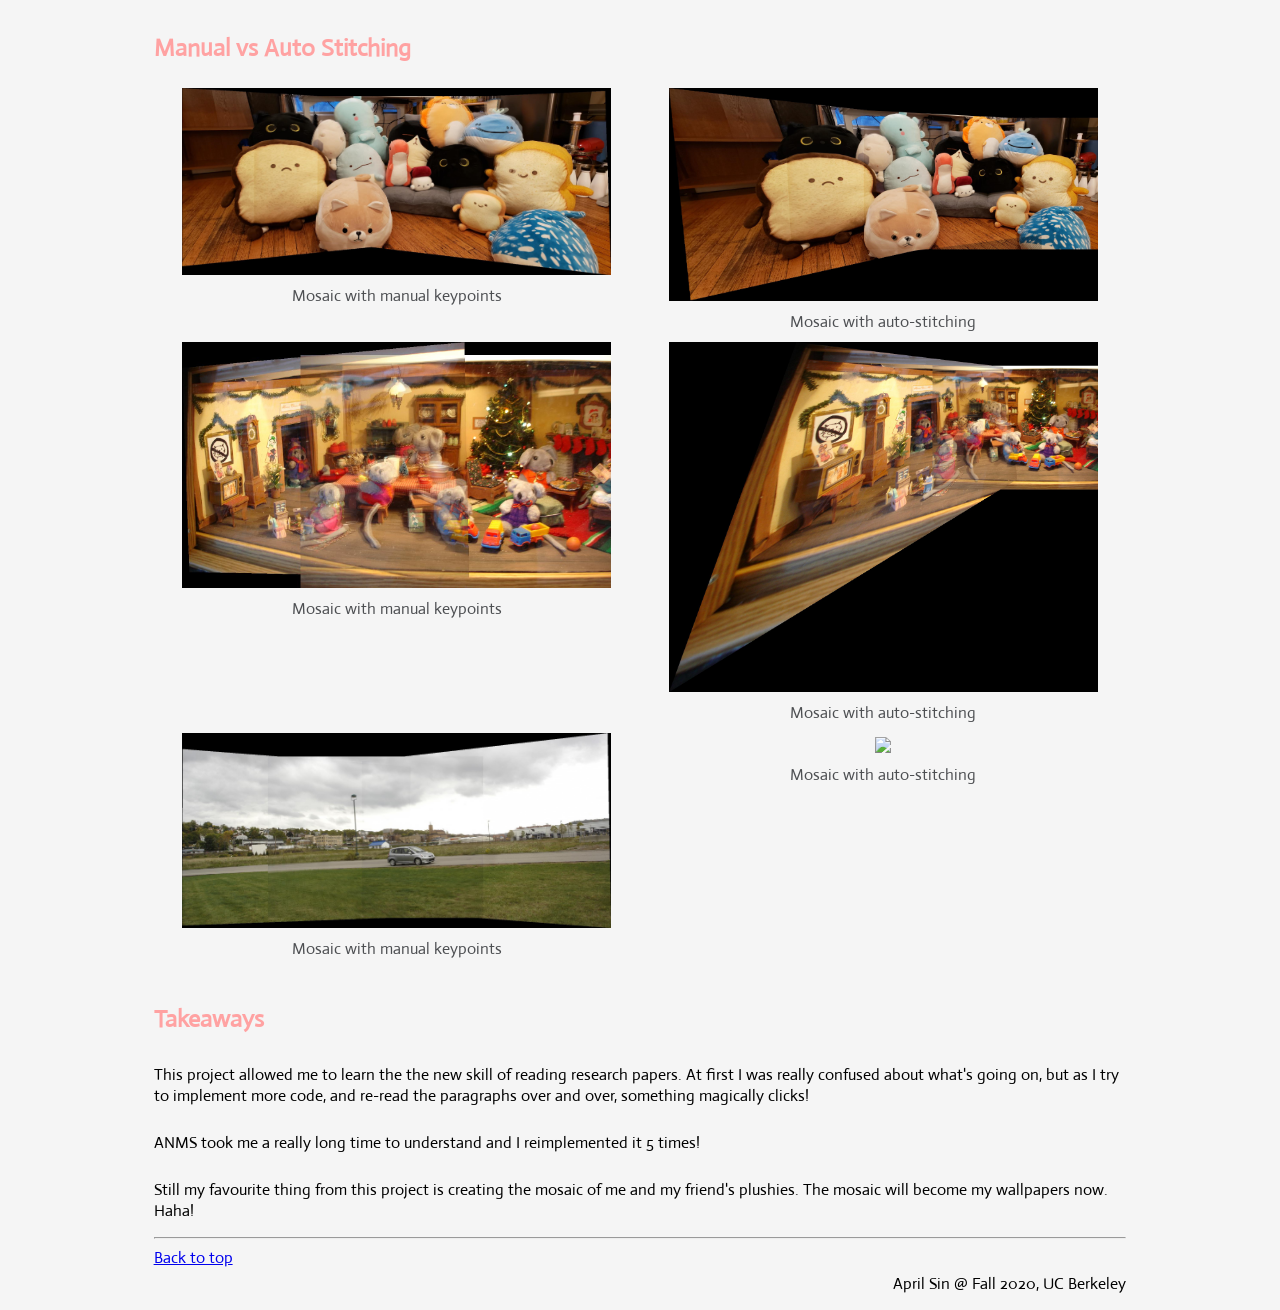
==== commit ee5619ae: "fix image link" ====
--- a/index.html
+++ b/index.html
@@ -352,11 +352,11 @@
         </div>
         <div class="row">
             <div class="column">
-                <img src="web_part1/car_blend12.jpg" />
+                <img src="web_part1/car_mosaic.jpg" />
                 <figcaption>Mosaic with manual keypoints</figcaption>
             </div>
             <div class="column">
-                <img src="web_part2/car_mosaic.jpg" />
+                <img src="web_part2/1606550488-car_blend2.jpg.jpg" />
                 <figcaption>Mosaic with auto-stitching</figcaption>
             </div>
         </div>
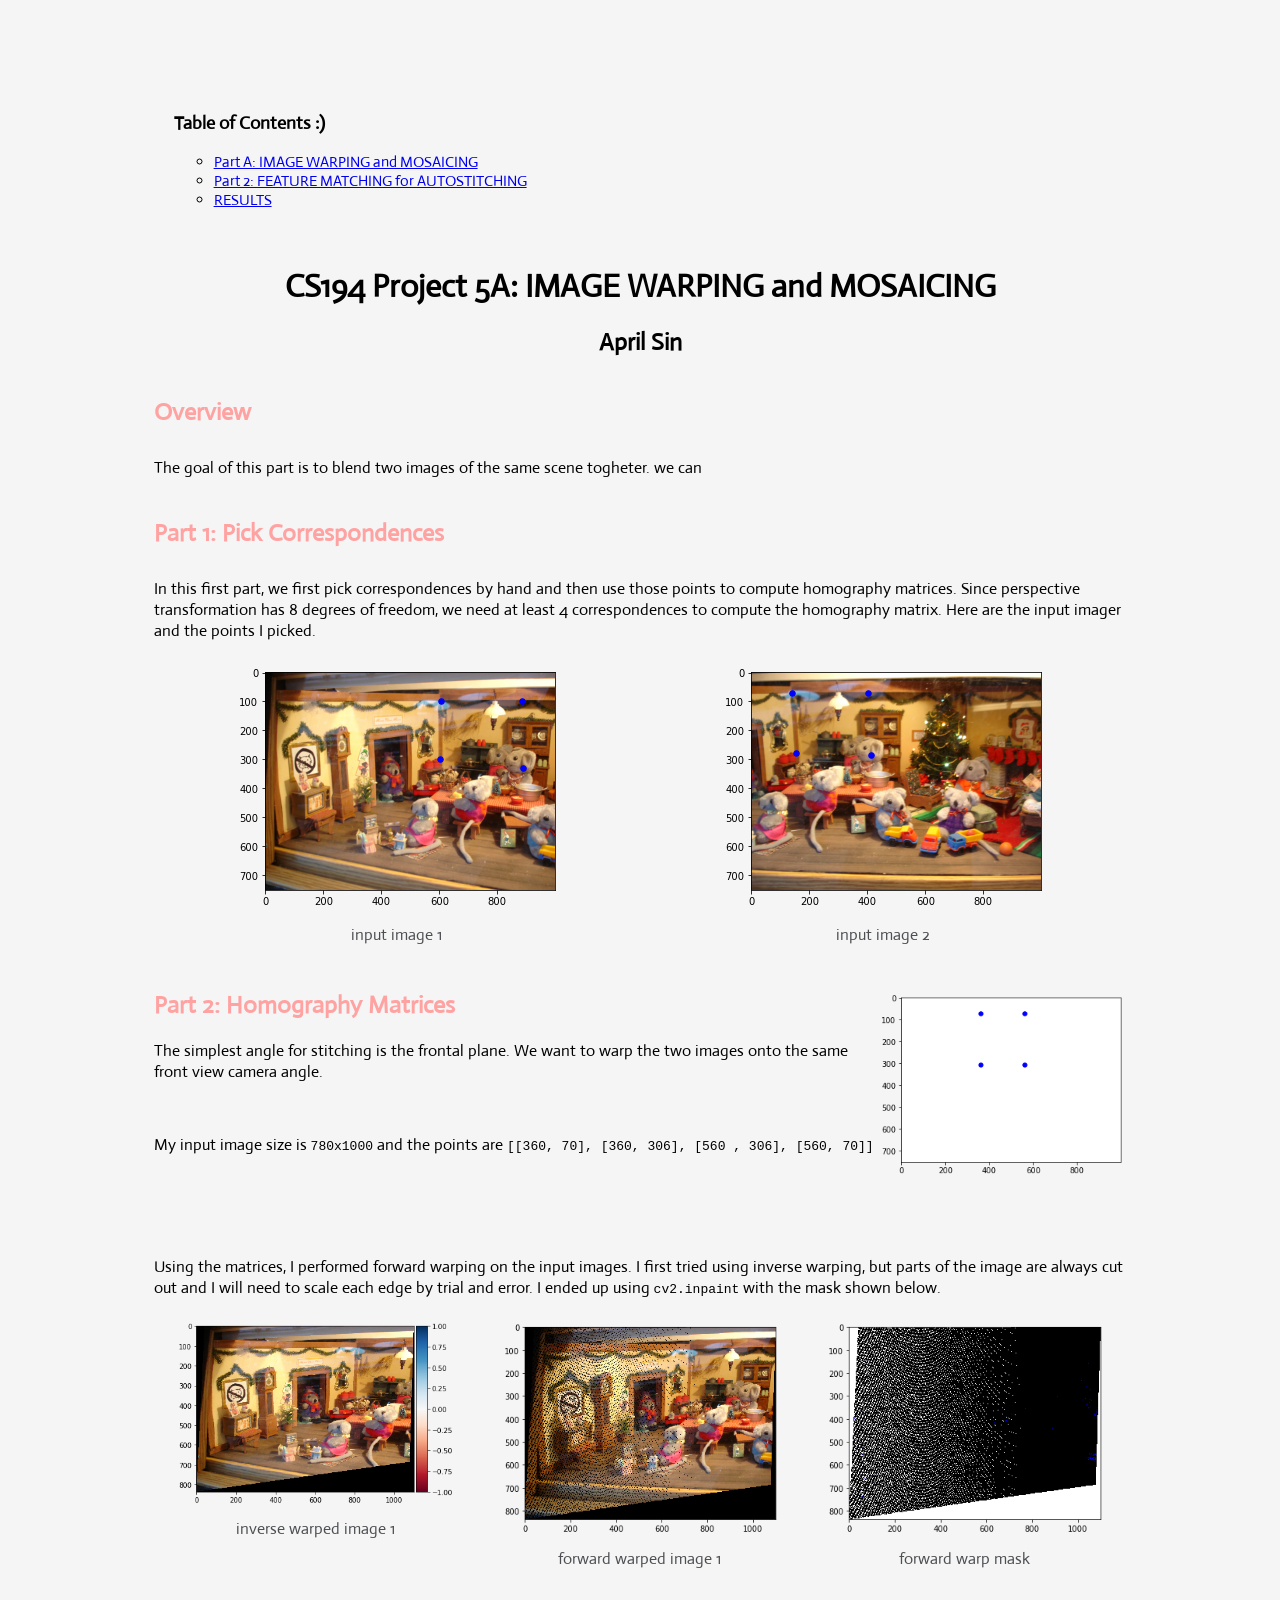
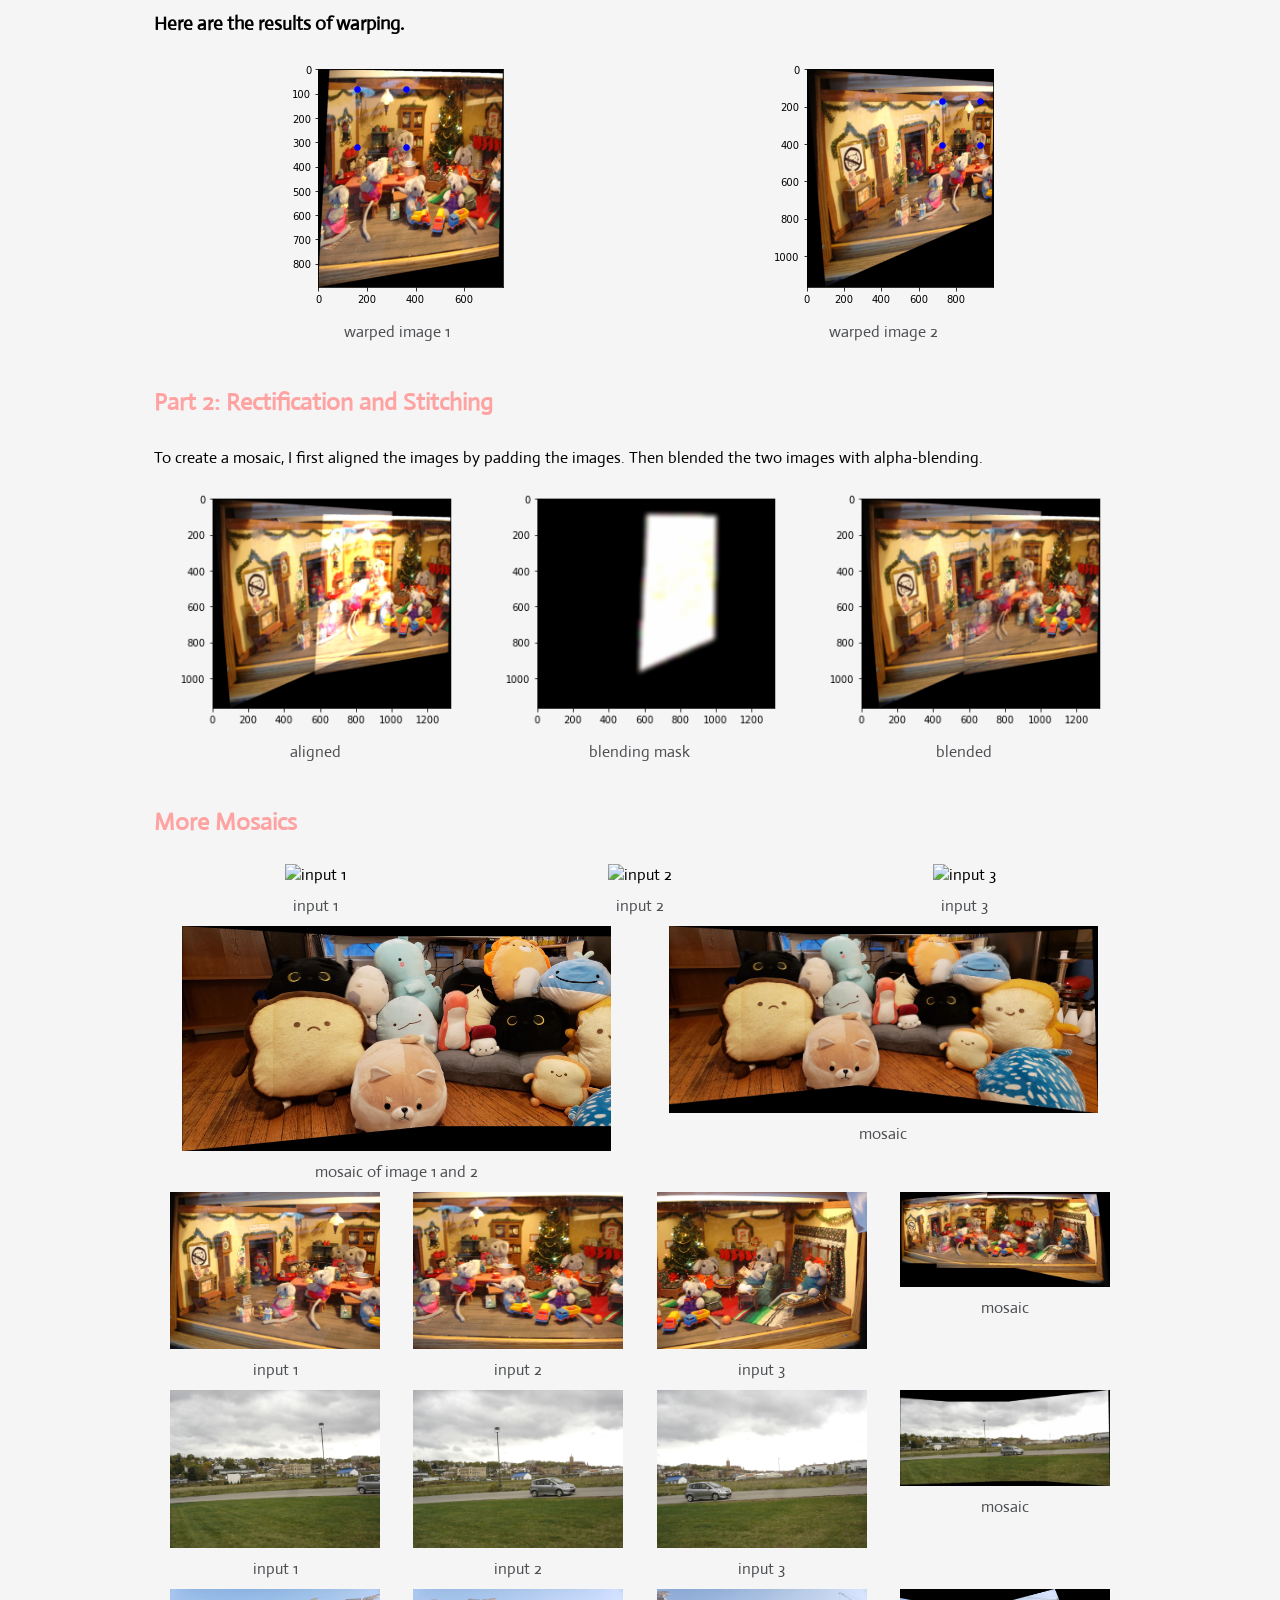
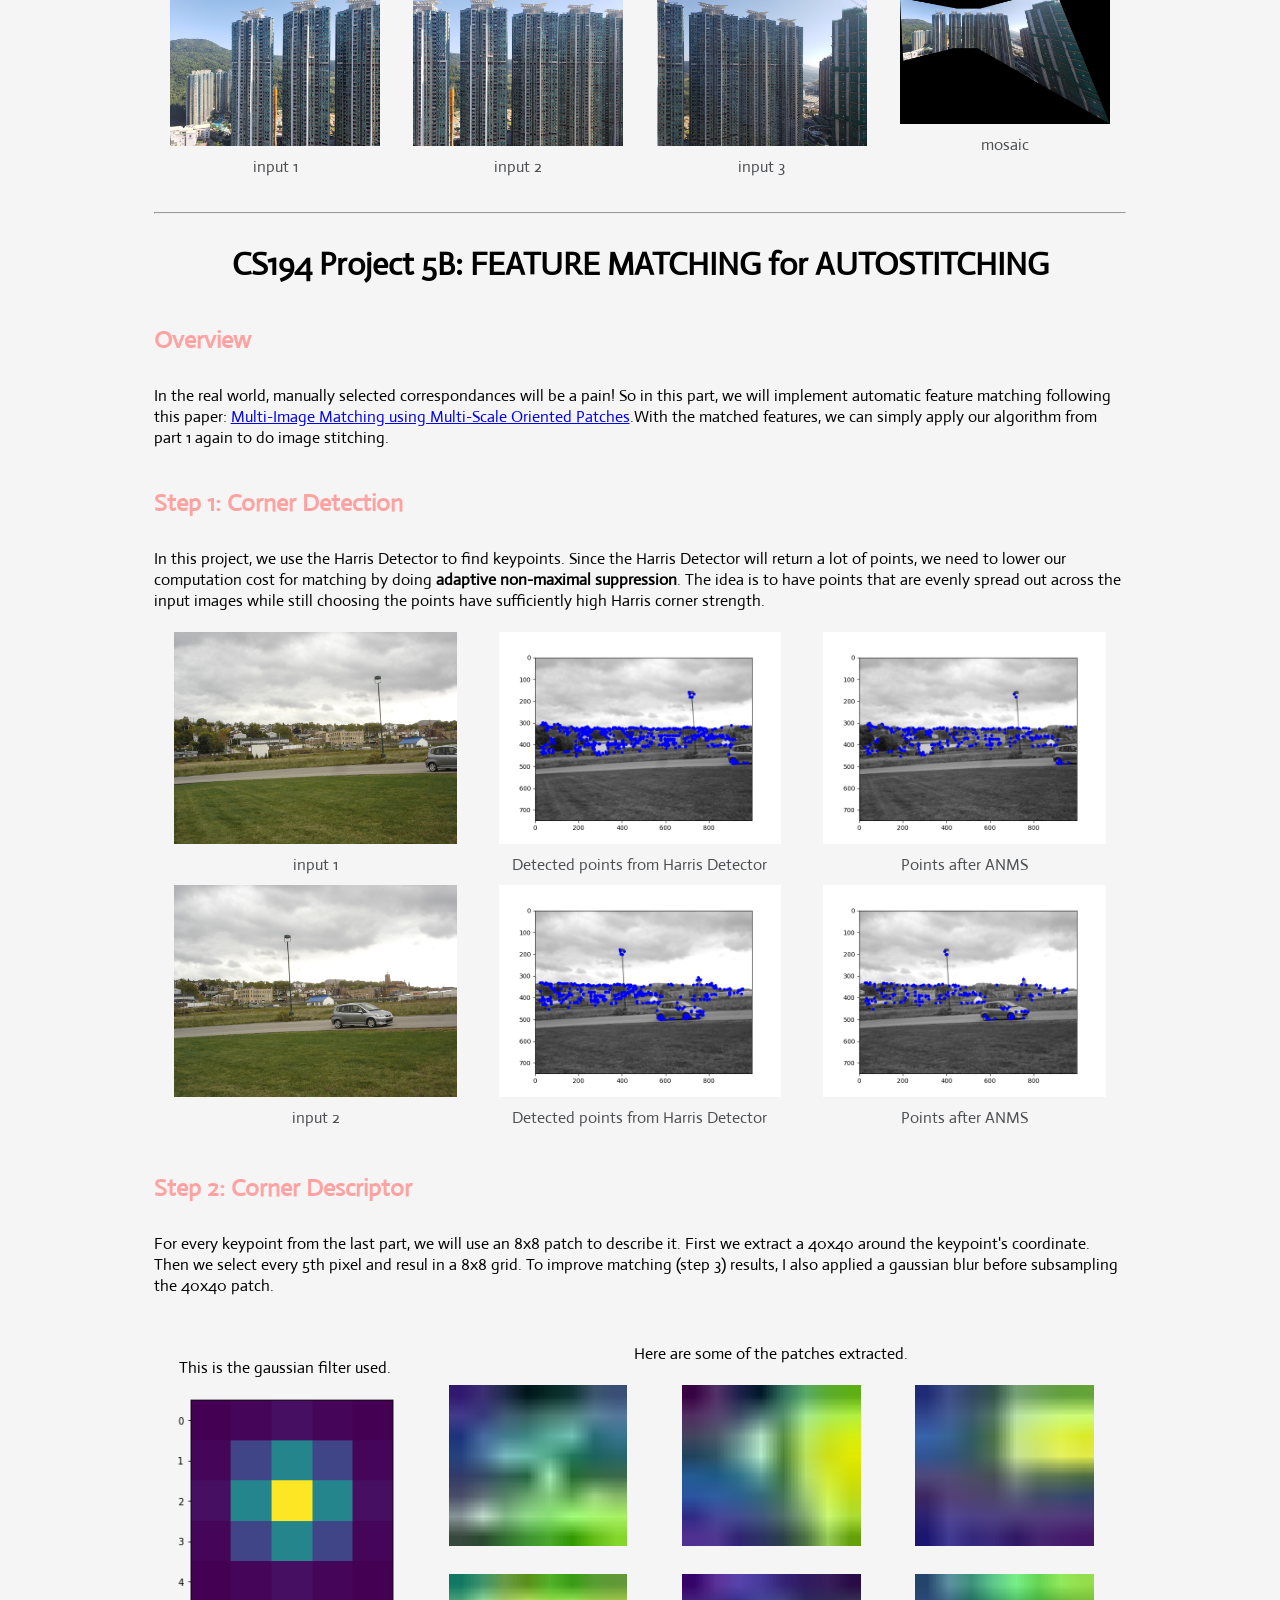
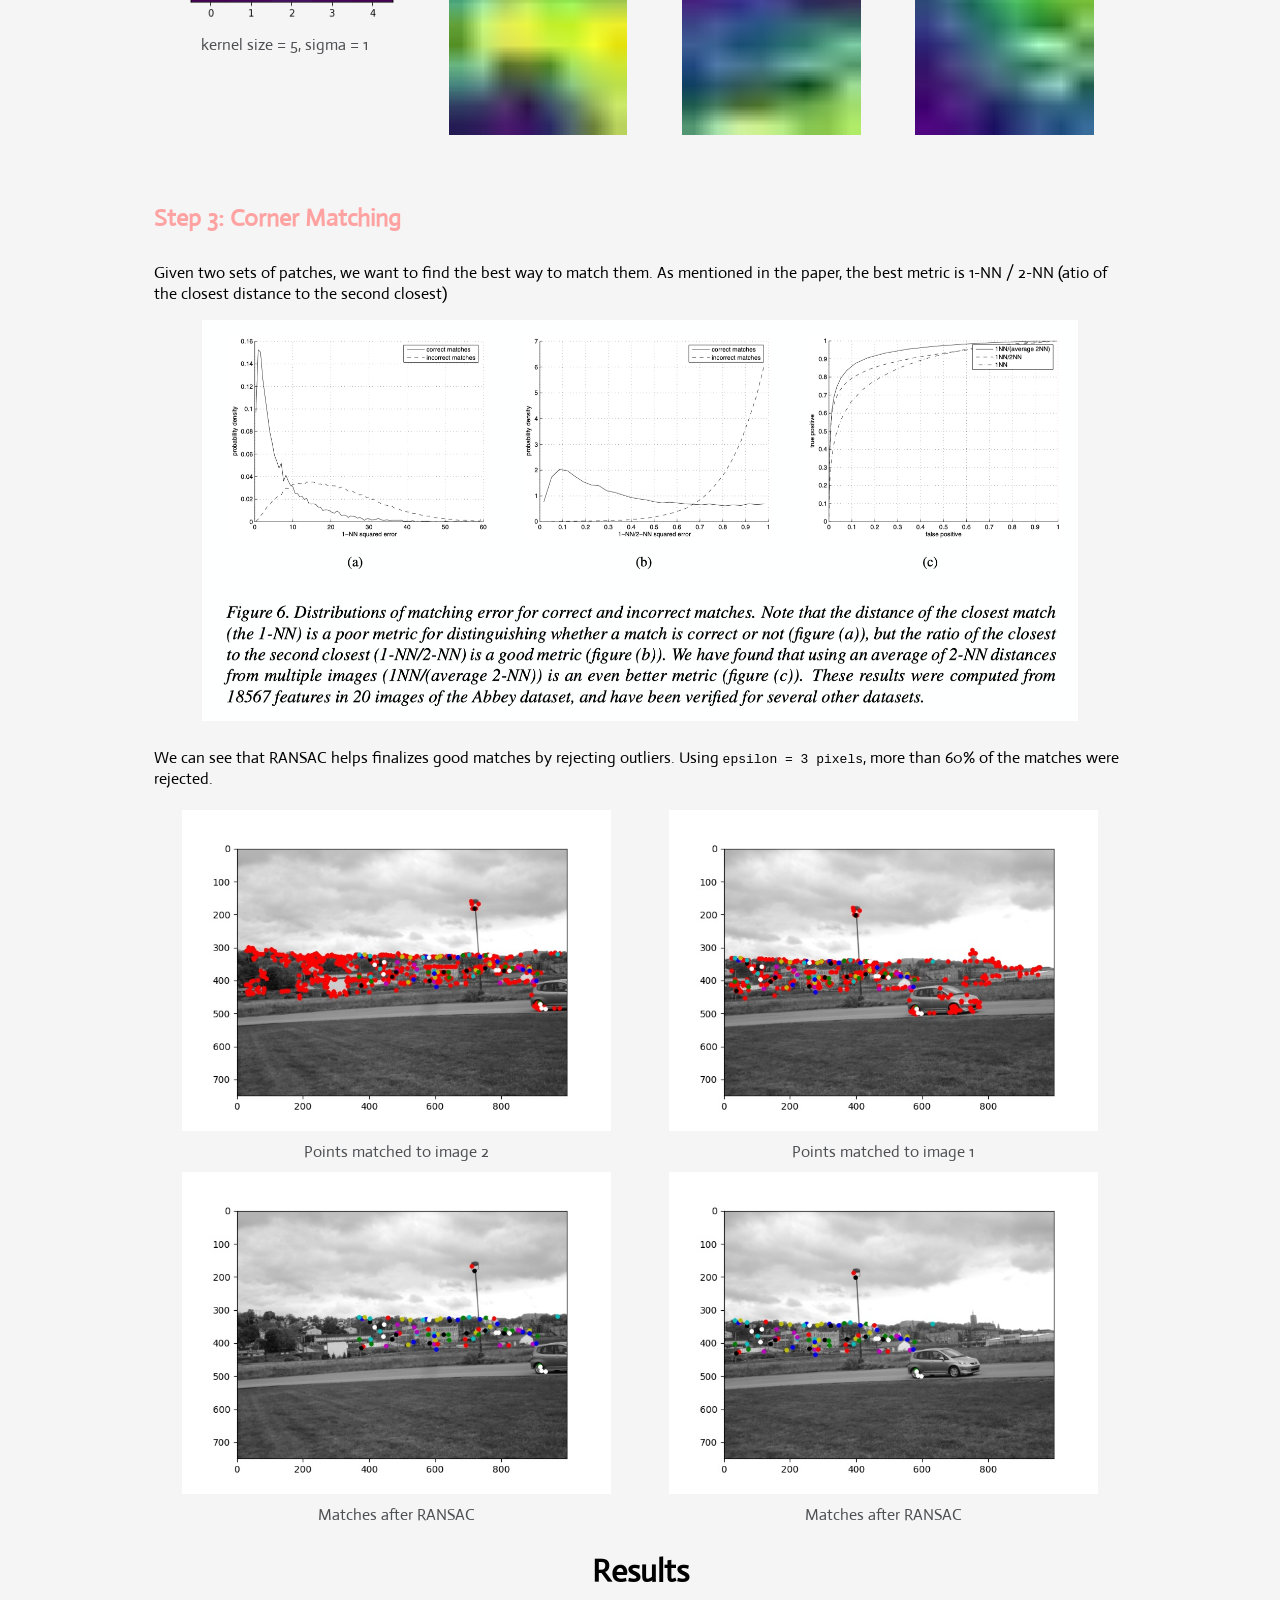
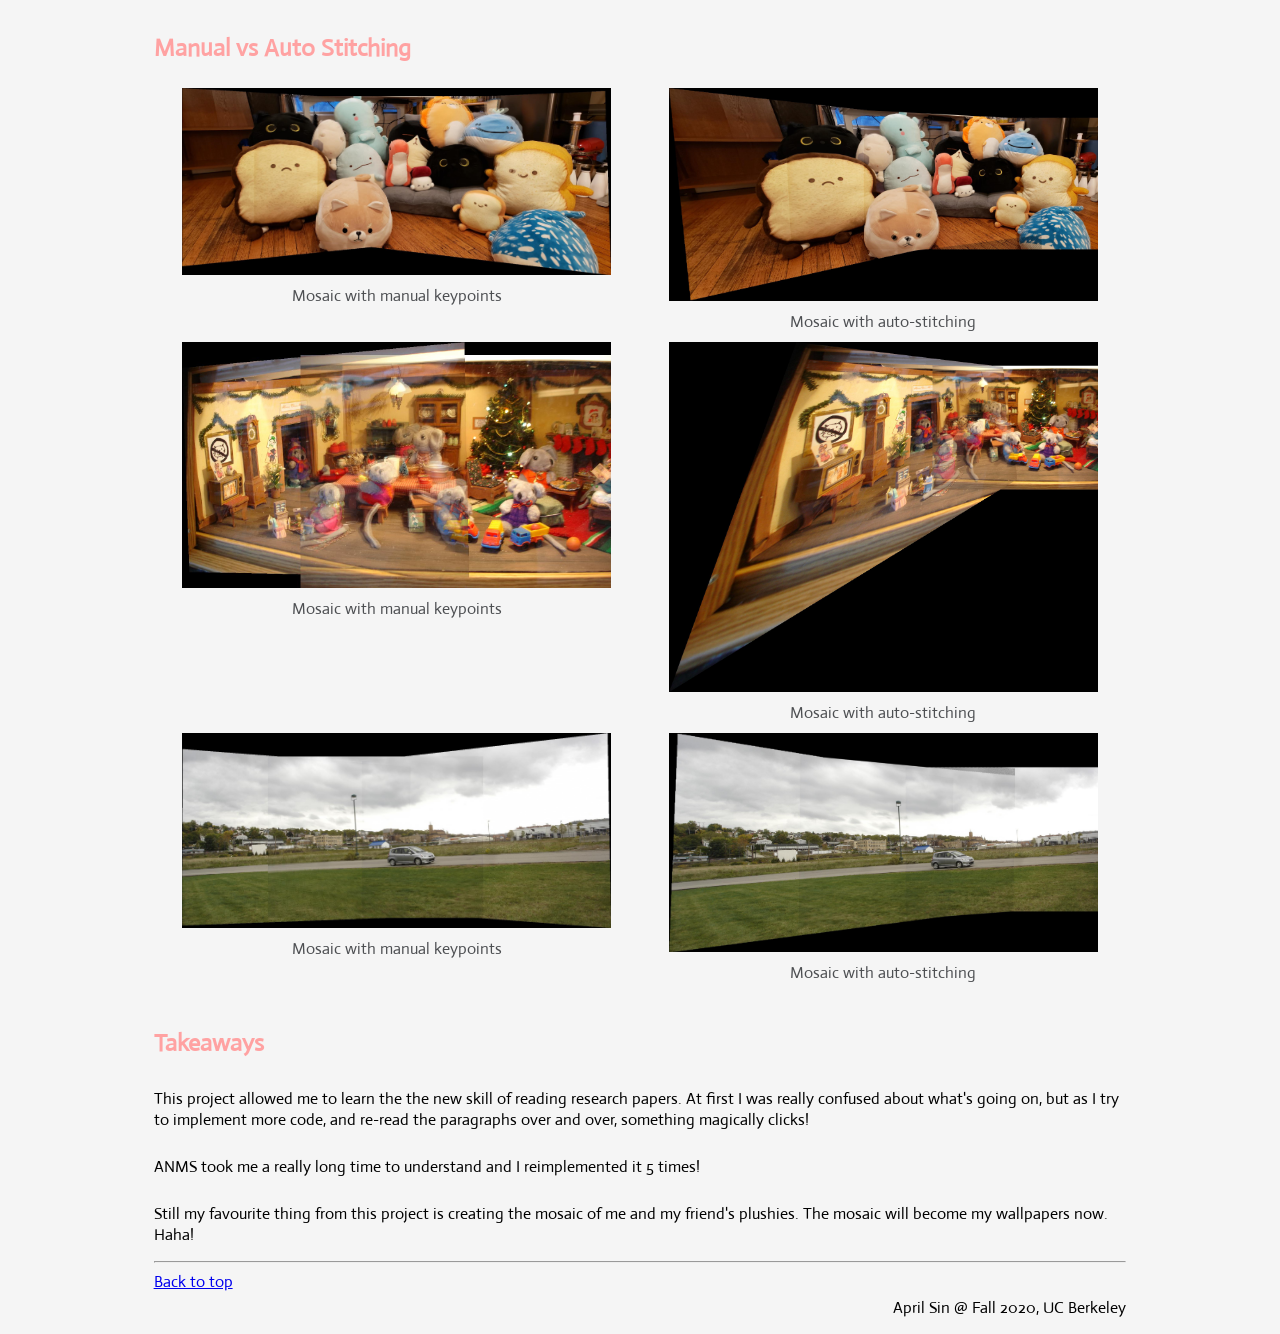
==== commit 476a51e1: "fix image link" ====
--- a/index.html
+++ b/index.html
@@ -356,7 +356,7 @@
                 <figcaption>Mosaic with manual keypoints</figcaption>
             </div>
             <div class="column">
-                <img src="web_part2/1606550488-car_blend2.jpg.jpg" />
+                <img src="web_part2/1606550488-car_blend2.jpg" />
                 <figcaption>Mosaic with auto-stitching</figcaption>
             </div>
         </div>
